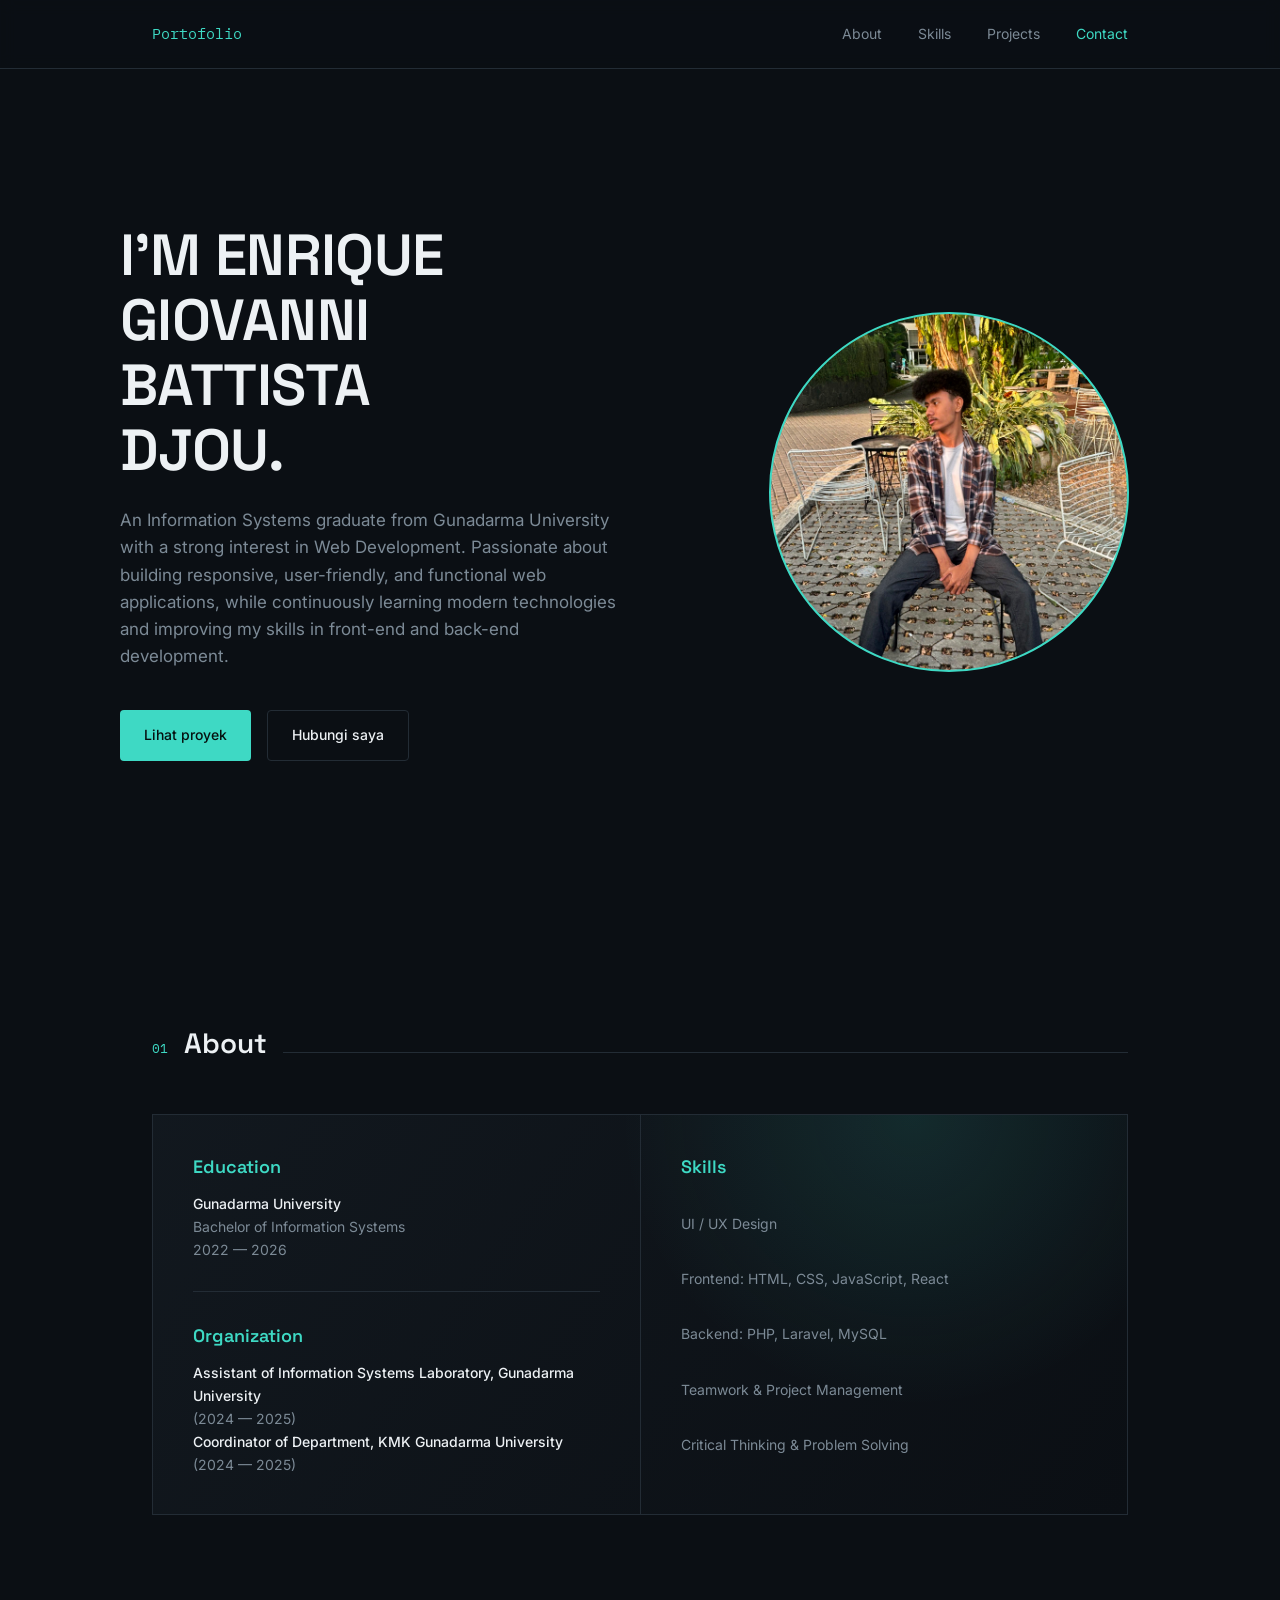
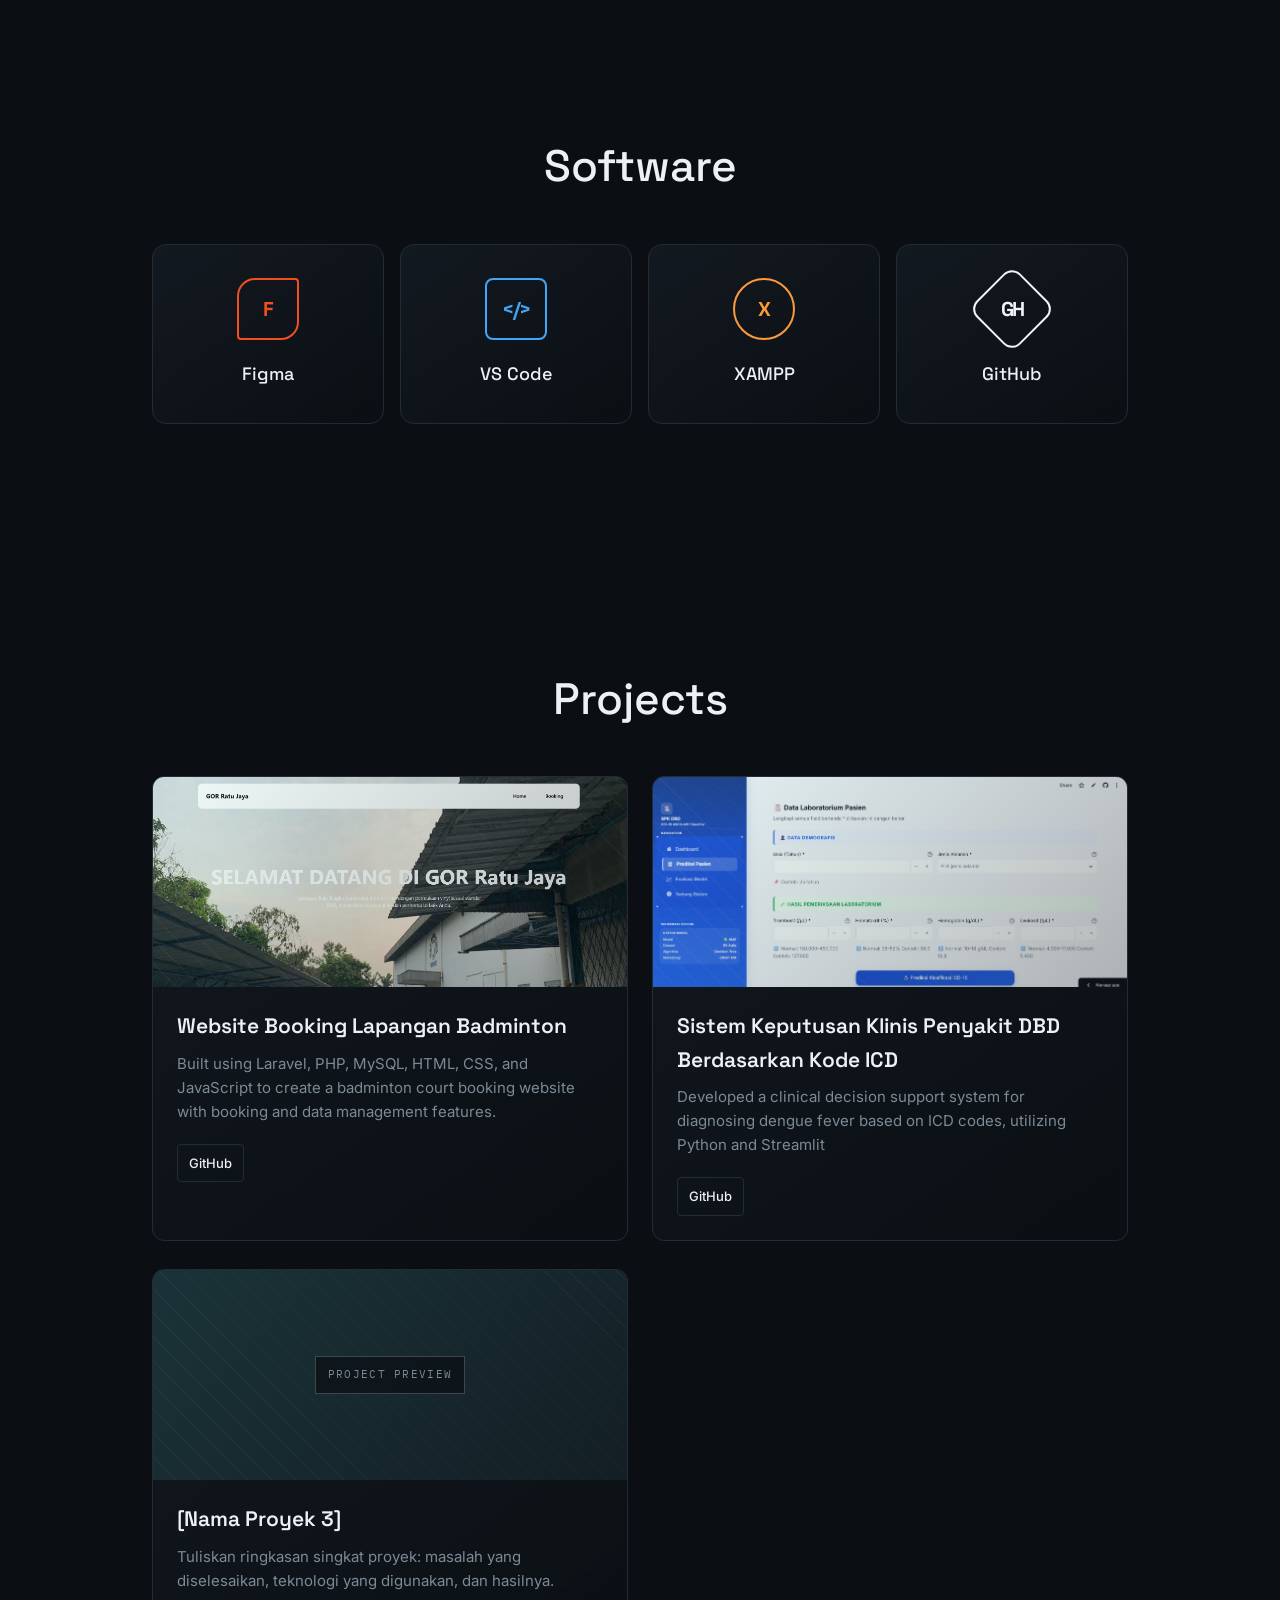
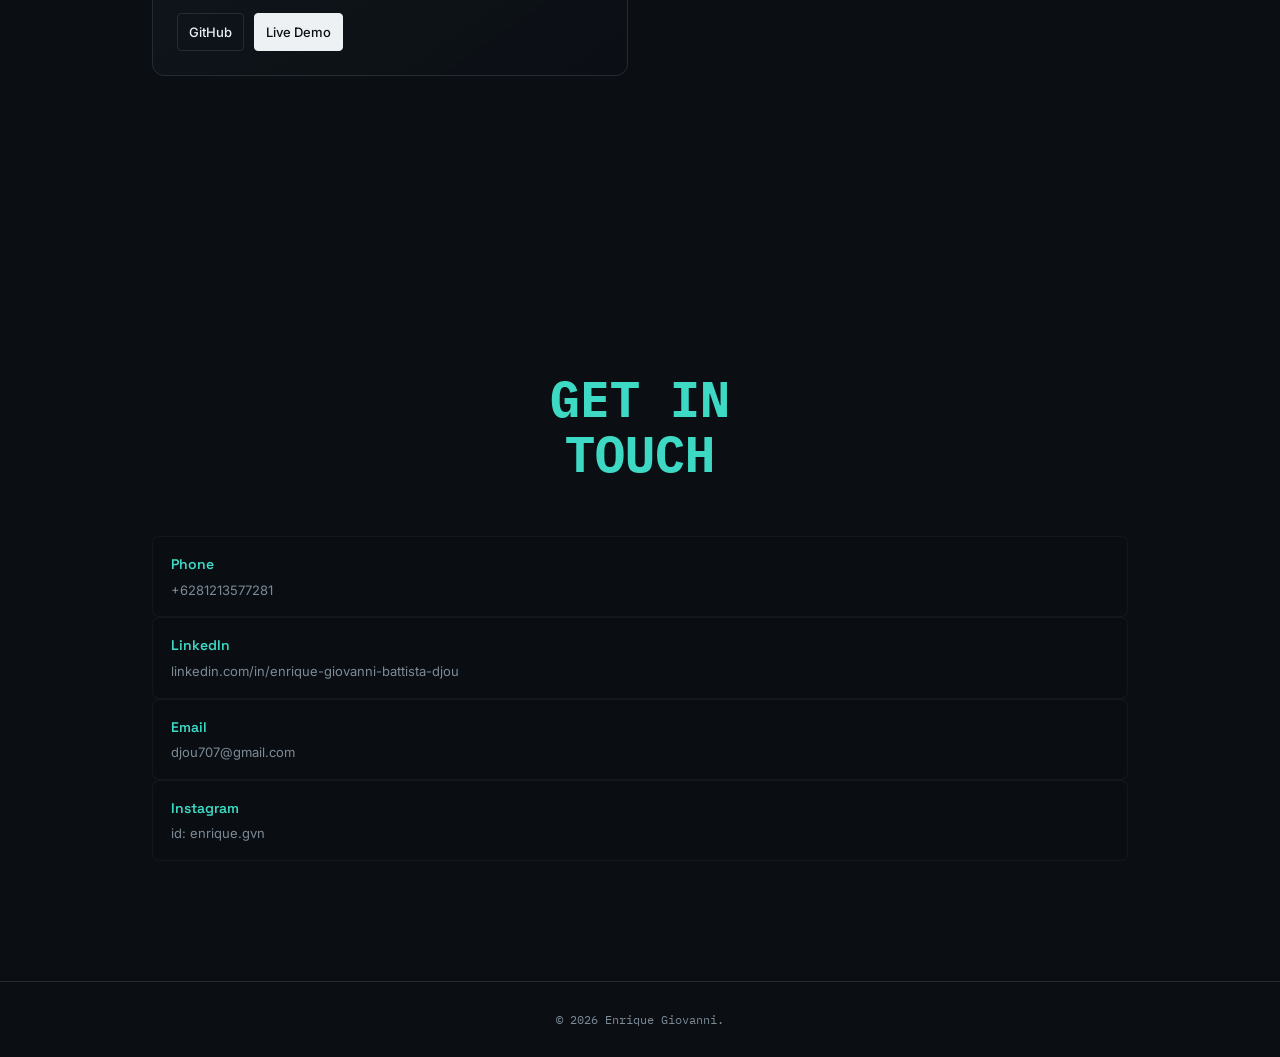
==== index.html @ 60dcc725 "Add files via upload" ====
<!DOCTYPE html>
<html lang="id">
<head>
<meta charset="UTF-8">
<meta name="viewport" content="width=device-width, initial-scale=1.0">
<title>Enrique Giovanni</title>
<link rel="preconnect" href="https://fonts.googleapis.com">
<link rel="preconnect" href="https://fonts.gstatic.com" crossorigin>
<link href="https://fonts.googleapis.com/css2?family=Space+Grotesk:wght@400;500;600;700&family=Inter:wght@400;500;600&family=IBM+Plex+Mono:wght@400;500&display=swap" rel="stylesheet">
<style>
  :root {
    --bg: #0B0F14;
    --surface: #141B22;
    --border: #232C35;
    --text: #EDF1F4;
    --text-muted: #7C8A96;
    --accent: #3ED9C4;
    --accent-dim: #2A9587;
    --font-display: 'Space Grotesk', sans-serif;
    --font-body: 'Inter', sans-serif;
    --font-mono: 'IBM Plex Mono', monospace;
  }

  * { margin: 0; padding: 0; box-sizing: border-box; }

  html { scroll-behavior: smooth; }

  body {
    background: var(--bg);
    color: var(--text);
    font-family: var(--font-body);
    line-height: 1.6;
    overflow-x: hidden;
  }

  @media (prefers-reduced-motion: reduce) {
    html { scroll-behavior: auto; }
    * { animation-duration: 0.01ms !important; transition-duration: 0.01ms !important; }
  }

  a { color: inherit; text-decoration: none; }

  :focus-visible {
    outline: 2px solid var(--accent);
    outline-offset: 3px;
  }

  .wrap {
    max-width: 1040px;
    margin: 0 auto;
    padding: 0 32px;
  }

  section { padding: 120px 0; }

  /* ---------- NAV ---------- */
  nav {
    position: sticky;
    top: 0;
    z-index: 50;
    background: rgba(11, 15, 20, 0.85);
    backdrop-filter: blur(8px);
    border-bottom: 1px solid var(--border);
  }
  nav .wrap {
    display: flex;
    justify-content: space-between;
    align-items: center;
    height: 68px;
  }
  .nav-mark {
    font-family: var(--font-mono);
    font-size: 15px;
    color: var(--accent);
  }
  .nav-links {
    display: flex;
    gap: 36px;
    font-size: 14px;
    color: var(--text-muted);
  }
  .nav-links a { transition: color 0.15s ease; }
  .nav-links a:hover { color: var(--text); }

  /* ---------- HERO ---------- */
  .hero {
    position: relative;
    min-height: calc(100vh - 68px);
    padding: 92px 0 78px;
    display: grid;
    grid-template-columns: minmax(0, 1fr) minmax(320px, 0.82fr);
    gap: clamp(40px, 8vw, 110px);
    align-items: center;
  }
  .hero-eyebrow {
    font-family: var(--font-mono);
    font-size: 13px;
    color: var(--accent);
    margin-bottom: 20px;
  }
  .hero h1 {
    font-family: var(--font-display);
    font-size: clamp(36px, 5.5vw, 58px);
    font-weight: 600;
    line-height: 1.12;
    letter-spacing: -0.01em;
    max-width: 10ch;
  }
  .hero p {
    margin-top: 24px;
    font-size: 17px;
    color: var(--text-muted);
    max-width: 46ch;
  }
  .hero-cta {
    margin-top: 40px;
    display: flex;
    gap: 16px;
  }
  .btn {
    display: inline-flex;
    align-items: center;
    gap: 8px;
    padding: 13px 24px;
    font-size: 14px;
    font-weight: 500;
    border-radius: 4px;
    transition: transform 0.15s ease, background 0.15s ease;
  }
  .btn-primary {
    background: var(--accent);
    color: #06110F;
  }
  .btn-primary:hover { background: #57e3d1; transform: translateY(-1px); }
  .btn-secondary {
    border: 1px solid var(--border);
    color: var(--text);
  }
  .btn-secondary:hover { border-color: var(--accent); transform: translateY(-1px); }

  .hero-visual {
    position: relative;
    display: grid;
    place-items: center;
    min-height: 470px;
  }
  .hero-visual::before {
    content: none;
  }
  .portrait {
    position: relative;
    z-index: 1;
    width: min(100%, 360px);
    aspect-ratio: 1;
    overflow: hidden;
    border-radius: 50%;
    border: 2px solid var(--accent);
    background-color: #17252c;
    background-image: url('foto-profil.jpg');
    background-position: center top;
    background-size: cover;
  }

  /* ---------- SECTION HEADS ---------- */
  .section-head {
    display: flex;
    align-items: baseline;
    gap: 16px;
    margin-bottom: 48px;
  }
  .section-num {
    font-family: var(--font-mono);
    font-size: 13px;
    color: var(--accent);
  }
  .section-head h2 {
    font-family: var(--font-display);
    font-size: 28px;
    font-weight: 600;
  }
  .section-head .rule {
    flex: 1;
    height: 1px;
    background: var(--border);
  }

  /* ---------- ABOUT ---------- */
  .about-grid {
    display: grid;
    grid-template-columns: repeat(2, minmax(0, 1fr));
    gap: 0;
    border: 1px solid var(--border);
    background:
      radial-gradient(circle at 78% 0%, rgba(62, 217, 196, 0.12), transparent 34%),
      linear-gradient(125deg, rgba(20, 27, 34, 0.75), var(--bg));
  }
  .about-column {
    padding: 38px 40px;
  }
  .about-column + .about-column { border-left: 1px solid var(--border); }
  .about-block + .about-block {
    margin-top: 30px;
    padding-top: 30px;
    border-top: 1px solid var(--border);
  }
  .about-block h3 {
    font-family: var(--font-display);
    font-size: 18px;
    font-weight: 600;
    color: var(--accent);
    margin-bottom: 10px;
  }
  .about-block p {
    font-size: 14px;
    line-height: 1.65;
    color: var(--text-muted);
  }
  .about-block p strong {
    display: block;
    color: var(--text);
    font-weight: 500;
  }
  .about-block p span { display: block; }
  .about-column--skills .about-block {
    height: 100%;
    display: flex;
    flex-direction: column;
  }
  .about-column--skills .about-block p {
    flex: 1;
    display: flex;
    flex-direction: column;
    justify-content: space-evenly;
    gap: 12px;
  }
  .software-list {
    display: flex;
    flex-wrap: wrap;
    gap: 10px;
  }
  .software-list span {
    display: grid;
    place-items: center;
    min-width: 42px;
    height: 38px;
    padding: 0 10px;
    border: 1px solid var(--border);
    border-radius: 4px;
    font-family: var(--font-mono);
    font-size: 12px;
    color: var(--text);
  }

  /* ---------- SKILLS ---------- */
  .skills-section { padding-top: 96px; }
  .skills-section .section-head {
    justify-content: center;
    margin-bottom: 42px;
  }
  .skills-section .section-num,
  .skills-section .rule { display: none; }
  .skills-section .section-head h2 {
    font-size: clamp(32px, 4vw, 44px);
    font-weight: 500;
  }
  .skills-grid {
    display: grid;
    grid-template-columns: repeat(4, minmax(0, 1fr));
    gap: 16px;
  }
  .skill-card {
    min-height: 180px;
    display: flex;
    flex-direction: column;
    align-items: center;
    justify-content: center;
    gap: 20px;
    padding: 24px;
    background: linear-gradient(145deg, rgba(20, 27, 34, 0.86), rgba(11, 15, 20, 0.9));
    border: 1px solid var(--border);
    border-radius: 14px;
    transition: transform 0.2s ease, border-color 0.2s ease, background 0.2s ease;
  }
  .skill-card:hover {
    transform: translateY(-5px);
    border-color: var(--accent-dim);
    background: linear-gradient(145deg, rgba(27, 47, 51, 0.9), rgba(11, 15, 20, 0.95));
  }
  .skill-icon {
    display: grid;
    place-items: center;
    width: 62px;
    height: 62px;
    border: 2px solid currentColor;
    border-radius: 16px;
    font-family: var(--font-display);
    font-size: 20px;
    font-weight: 700;
    letter-spacing: -0.08em;
  }
  .skill-card:nth-child(1) .skill-icon { color: #f24e1e; border-radius: 18px 4px 18px 4px; }
  .skill-card:nth-child(2) .skill-icon { color: #42a5f5; border-radius: 8px; }
  .skill-card:nth-child(3) .skill-icon { color: #fb9b3a; border-radius: 50%; }
  .skill-card:nth-child(4) .skill-icon { color: #f0f4f7; transform: rotate(45deg); border-radius: 12px; }
  .skill-card:nth-child(4) .skill-icon span { transform: rotate(-45deg); }
  .skill-card h3 {
    font-family: var(--font-display);
    font-size: 18px;
    font-weight: 500;
  }

  /* ---------- PROJECTS ---------- */
  .projects-section .section-head {
    justify-content: center;
    margin-bottom: 42px;
  }
  .projects-section .section-num,
  .projects-section .rule { display: none; }
  .projects-section .section-head h2 {
    font-size: clamp(32px, 4vw, 44px);
    font-weight: 500;
  }
  .project-grid {
    display: grid;
    grid-template-columns: repeat(2, minmax(0, 1fr));
    gap: 28px 24px;
  }
  .project-card {
    overflow: hidden;
    border: 1px solid var(--border);
    border-radius: 12px;
    background: linear-gradient(145deg, rgba(20, 27, 34, 0.8), rgba(11, 15, 20, 0.92));
    transition: transform 0.2s ease, border-color 0.2s ease;
  }
  .project-card:hover {
    transform: translateY(-5px);
    border-color: var(--accent-dim);
  }
  .project-card.is-tilting {
    transition: transform 0.12s ease, border-color 0.2s ease;
    transform: perspective(800px) rotateX(var(--tilt-x, 0deg)) rotateY(var(--tilt-y, 0deg)) translateY(-5px);
  }
  .project-image {
    height: 210px;
    display: grid;
    place-items: center;
    position: relative;
    overflow: hidden;
    background-color: #17252c;
    background-image:
      linear-gradient(135deg, rgba(62, 217, 196, 0.08), rgba(11, 15, 20, 0.3)),
      repeating-linear-gradient(45deg, transparent 0 16px, rgba(237, 241, 244, 0.04) 16px 17px),
      var(--project-image, none);
    background-size: cover;
    background-position: center;
  }
  .project-image::after {
    content: 'PROJECT PREVIEW';
    font-family: var(--font-mono);
    font-size: 11px;
    letter-spacing: 0.12em;
    color: var(--text-muted);
    padding: 9px 12px;
    border: 1px solid rgba(237, 241, 244, 0.22);
    background: rgba(11, 15, 20, 0.75);
  }
  .project-card:has(.project-image[style*="url"]) .project-image::after { display: none; }
  .project-content { padding: 22px 24px 24px; }
  .project-title {
    font-family: var(--font-display);
    font-size: 21px;
    font-weight: 600;
    margin-bottom: 9px;
  }
  .project-desc {
    font-size: 15px;
    color: var(--text-muted);
    margin-bottom: 20px;
  }
  .project-actions { display: flex; gap: 10px; }
  .project-action {
    padding: 8px 11px;
    border: 1px solid var(--border);
    border-radius: 4px;
    font-size: 13px;
    font-weight: 500;
    transition: border-color 0.15s ease, color 0.15s ease;
  }
  .project-action:hover { border-color: var(--accent); color: var(--accent); }
  .project-action--demo { background: var(--text); color: var(--bg); border-color: var(--text); }
  .project-action--demo:hover { color: var(--bg); background: var(--accent); border-color: var(--accent); }
  }

  /* ---------- CONTACT ---------- */
  .contact-inner {
    display: grid;
    grid-template-columns: 1.1fr repeat(2, minmax(0, 1fr));
    grid-template-areas:
      "intro phone phone"
      "intro linkedin linkedin"
      "intro email line";
    gap: 10px;
    padding: 14px;
    border: 1px solid var(--border);
    border-radius: 14px;
    background:
      radial-gradient(circle at 5% 0%, rgba(62, 217, 196, 0.18), transparent 44%),
      linear-gradient(135deg, #111c24, var(--surface));
  }
  .contact-intro {
    grid-area: intro;
    min-height: 220px;
    padding: 28px;
    display: flex;
    align-items: center;
    justify-content: center;
    text-align: center;
  }
  .contact-intro h2 {
    font-family: var(--font-mono);
    font-size: clamp(32px, 4vw, 50px);
    line-height: 1.1;
    color: var(--accent);
  }
  .contact-item {
    min-height: 78px;
    padding: 16px 18px;
    display: flex;
    flex-direction: column;
    justify-content: center;
    border-radius: 7px;
    background: rgba(11, 15, 20, 0.78);
    border: 1px solid rgba(255, 255, 255, 0.04);
    transition: transform 0.15s ease, border-color 0.15s ease;
  }
  .contact-item:hover {
    transform: translateY(-2px);
    border-color: var(--accent-dim);
  }
  .contact-item--phone { grid-area: phone; }
  .contact-item--linkedin { grid-area: linkedin; }
  .contact-item--email { grid-area: email; }
  .contact-item--line { grid-area: line; }
  .contact-item-label {
    margin-bottom: 4px;
    font-family: var(--font-display);
    font-size: 14px;
    font-weight: 600;
    color: var(--accent);
  }
  .contact-item-value {
    width: fit-content;
    max-width: 100%;
    overflow-wrap: anywhere;
    font-size: 13px;
    color: var(--text-muted);
  }
  .contact-item-value:hover { color: var(--text); }

  footer {
    border-top: 1px solid var(--border);
    padding: 28px 0;
    font-family: var(--font-mono);
    font-size: 12px;
    color: var(--text-muted);
    text-align: center;
  }

  /* ---------- JAVASCRIPT ENHANCEMENTS ---------- */
  .js-reveal {
    opacity: 0;
    transform: translateY(24px);
    transition: opacity 0.65s ease, transform 0.65s ease;
  }
  .js-reveal.is-visible {
    opacity: 1;
    transform: translateY(0);
  }
  .nav-links a.is-active { color: var(--accent); }

  /* ---------- RESPONSIVE ---------- */
  @media (max-width: 780px) {
    section { padding: 80px 0; }
    .hero { grid-template-columns: 1fr; min-height: auto; padding-top: 72px; }
    .hero-visual { min-height: 350px; order: -1; }
    .portrait { width: min(78vw, 300px); }
    .about-grid { grid-template-columns: 1fr; }
    .about-column { padding: 30px 24px; }
    .about-column + .about-column { border-top: 1px solid var(--border); border-left: 0; }
    .skills-grid { grid-template-columns: repeat(2, 1fr); }
    .skill-card { min-height: 155px; }
    .project-grid { grid-template-columns: 1fr; }
    .project-image { height: 190px; }
    .contact-inner {
      grid-template-columns: 1fr;
      grid-template-areas: "intro" "phone" "linkedin" "email" "line";
    }
    .contact-intro { min-height: auto; padding: 22px; }
    .nav-links { gap: 20px; font-size: 13px; }
  }
</style>
</head>
<body>

<nav>
  <div class="wrap">
    <span class="nav-mark">Portofolio</span>
    <div class="nav-links">
      <a href="#about">About</a>
      <a href="#skills">Skills</a>
      <a href="#projects">Projects</a>
      <a href="#contact">Contact</a>
    </div>
  </div>
</nav>

<header class="hero wrap">
  <div>
    <h1>I'M ENRIQUE GIOVANNI BATTISTA DJOU.</h1>
    <p>An Information Systems graduate from Gunadarma University with a strong interest in Web Development. Passionate about building responsive, user-friendly, and functional web applications, while continuously learning modern technologies and improving my skills in front-end and back-end development.</p>
    <div class="hero-cta">
      <a href="#projects" class="btn btn-primary">Lihat proyek</a>
      <a href="#contact" class="btn btn-secondary">Hubungi saya</a>
    </div>
  </div>
  <div class="hero-visual">
    <div class="portrait" role="img" aria-label="Foto profil Gio"></div>
  </div>
</header>

<main class="wrap">

  <section id="about">
    <div class="section-head">
      <span class="section-num">01</span>
      <h2>About</h2>
      <div class="rule"></div>
    </div>
    <div class="about-grid">
      <div class="about-column">
        <article class="about-block">
          <h3>Education</h3>
          <p>
            <strong>Gunadarma University</strong>
            <span>Bachelor of Information Systems</span>
            <span>2022 — 2026</span>
          </p>
        </article>
        <article class="about-block">
          <h3>Organization</h3>
          <p>
            <strong>Assistant of Information Systems Laboratory, Gunadarma University</strong>
            <span>(2024 — 2025)</span>
            <strong>Coordinator of Department, KMK Gunadarma University</strong>
            <span>(2024 — 2025)</span>
          </p>
        </article>
      </div>
      <div class="about-column about-column--skills">
        <article class="about-block">
          <h3>Skills</h3>
          <p>
            <span>UI / UX Design</span>
            <span>Frontend: HTML, CSS, JavaScript, React</span>
            <span>Backend: PHP, Laravel, MySQL</span>
            <span>Teamwork &amp; Project Management</span>
            <span>Critical Thinking &amp; Problem Solving</span>
          </p>
        </article>
      </div>
    </div>
  </section>

  <section id="skills" class="skills-section">
    <div class="section-head">
      <span class="section-num">02</span>
      <h2>Software</h2>
      <div class="rule"></div>
    </div>

    <div class="skills-grid">
      <article class="skill-card">
        <div class="skill-icon">F</div>
        <h3>Figma</h3>
      </article>
      <article class="skill-card">
        <div class="skill-icon">&lt;/&gt;</div>
        <h3>VS Code</h3>
      </article>
      <article class="skill-card">
        <div class="skill-icon">X</div>
        <h3>XAMPP</h3>
      </article>
      <article class="skill-card">
        <div class="skill-icon"><span>GH</span></div>
        <h3>GitHub</h3>
      </article>
    </div>
  </section>

  <section id="projects" class="projects-section">
    <div class="section-head">
      <span class="section-num">03</span>
      <h2>Projects</h2>
      <div class="rule"></div>
    </div>

    <div class="project-grid">
      <!-- Tambahkan gambar dengan: style="--project-image: url('nama-gambar.jpg');" pada .project-image -->
      <article class="project-card">
        <div class="project-image" style="--project-image: url('proyek-1.jpg');"></div>
        <div class="project-content">
          <h3 class="project-title">Website Booking Lapangan Badminton</h3>
          <p class="project-desc">Built using Laravel, PHP, MySQL, HTML, CSS, and JavaScript to create a badminton court booking website with booking and data management features.</p>
          <div class="project-actions">
            <a href="https://github.com/enriquegiovanni/booking_ratujaya.git" class="project-action">GitHub</a>
          </div>
        </div>
      </article>
      <article class="project-card">
        <div class="project-image" style="--project-image: url('proyek-2.jpg');"></div>
        <div class="project-content">
          <h3 class="project-title">Sistem Keputusan Klinis Penyakit DBD Berdasarkan Kode ICD</h3>
          <p class="project-desc">Developed a clinical decision support system for diagnosing dengue fever based on ICD codes, utilizing Python and Streamlit</p>
          <div class="project-actions">
            <a href="https://github.com/enriquegiovanni/PROJECT-SKRIPSI-SPK-ICD.git" class="project-action">GitHub</a>
          </div>
        </div>
      </article>
      <article class="project-card">
        <div class="project-image" aria-label="Tempat screenshot proyek ketiga"></div>
        <div class="project-content">
          <h3 class="project-title">[Nama Proyek 3]</h3>
          <p class="project-desc">Tuliskan ringkasan singkat proyek: masalah yang diselesaikan, teknologi yang digunakan, dan hasilnya.</p>
          <div class="project-actions">
            <a href="#" class="project-action">GitHub</a>
            <a href="#" class="project-action project-action--demo">Live Demo</a>
          </div>
        </div>
      </article>
    </div>
  </section>

  <section id="contact">
    <div class="contact-inner">
      <div class="contact-intro">
        <h2>GET IN<br>TOUCH</h2>
      </div>
      <div class="contact-item contact-item--phone">
        <span class="contact-item-label">Phone</span>
        <a class="contact-item-value" href="tel:+6281213577281">+6281213577281</a>
      </div>
      <div class="contact-item contact-item--linkedin">
        <span class="contact-item-label">LinkedIn</span>
        <a class="contact-item-value" href="https://linkedin.com/in/enrique-giovanni-battista-djou" target="_blank" rel="noopener">linkedin.com/in/enrique-giovanni-battista-djou</a>
      </div>
      <div class="contact-item contact-item--email">
        <span class="contact-item-label">Email</span>
        <a class="contact-item-value" href="mailto:email@kamu.com">djou707@gmail.com</a>
      </div>
      <div class="contact-item contact-item--instagram">
        <span class="contact-item-label">Instagram</span>
        <span class="contact-item-value">id: enrique.gvn</span>
      </div>
    </div>
  </section>

</main>

<footer>
  © 2026 Enrique Giovanni.
</footer>

<script src="app.js" defer></script>
</body>
</html>
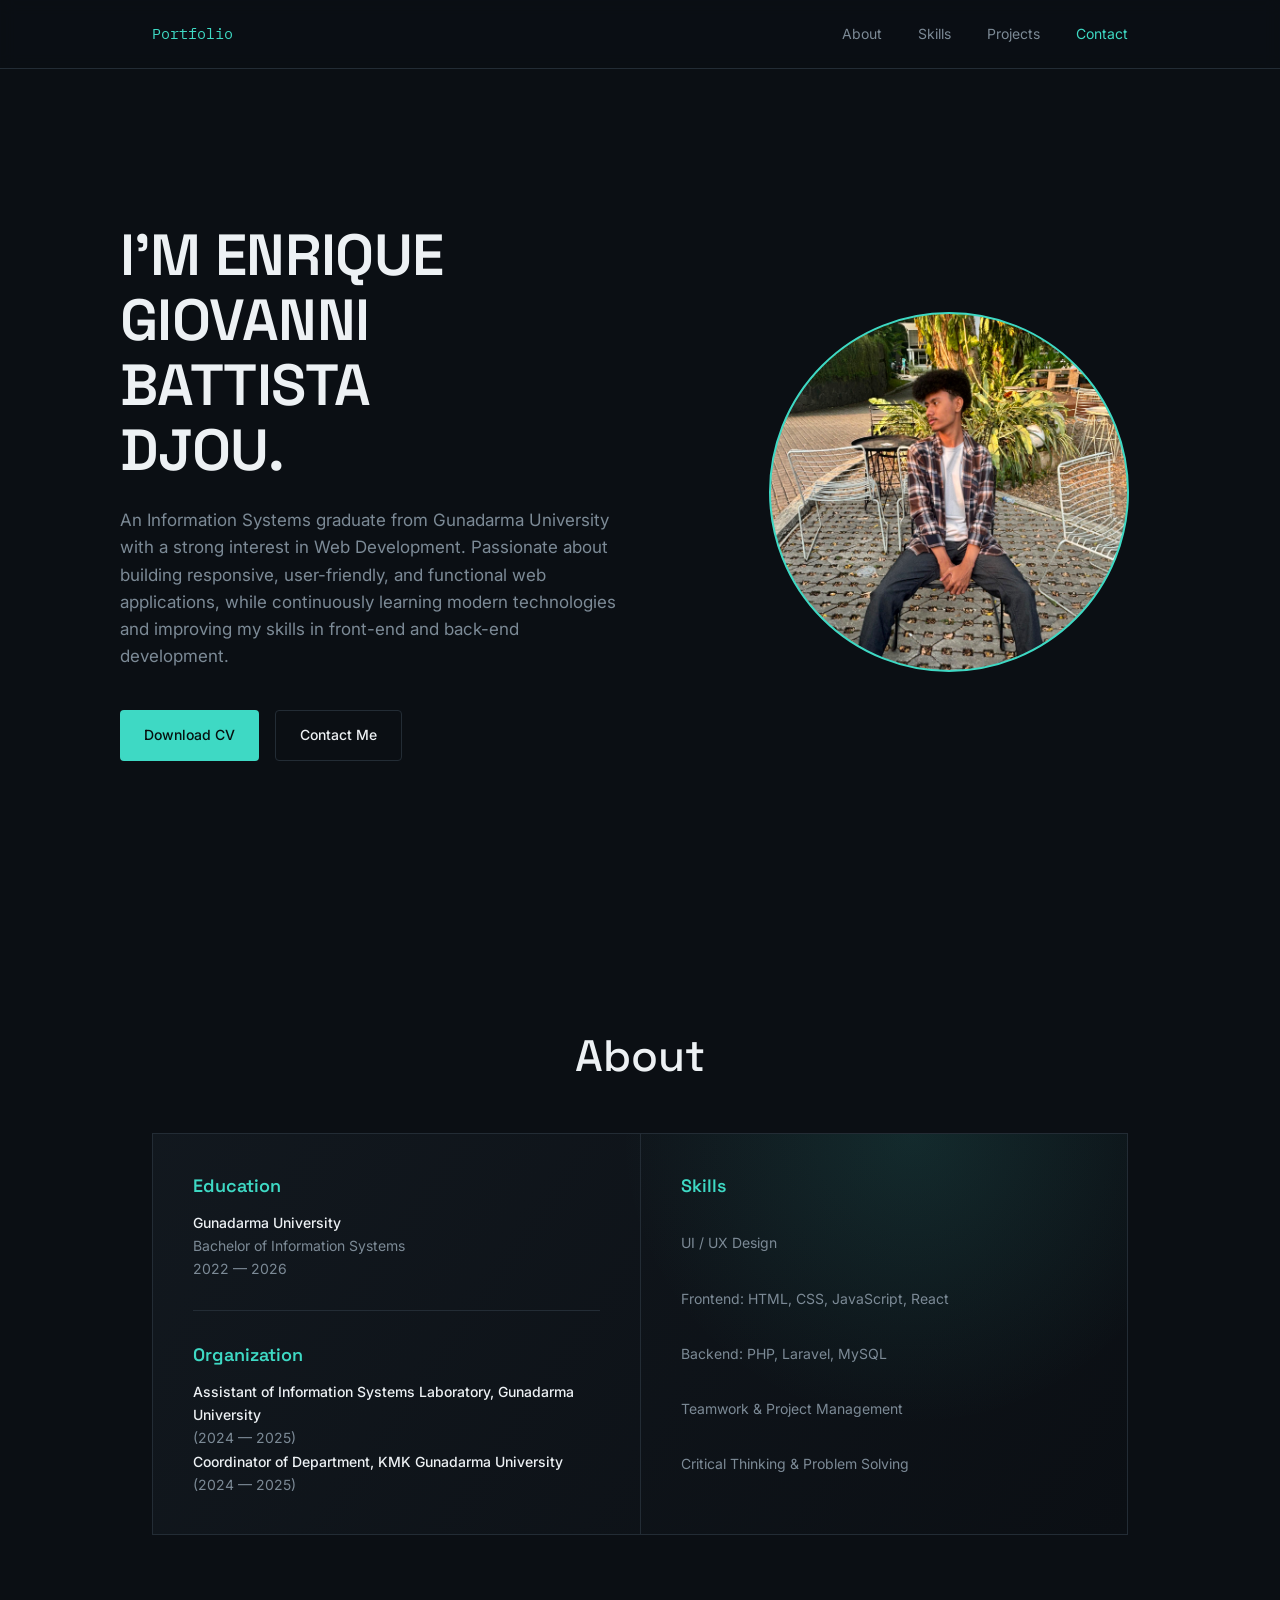
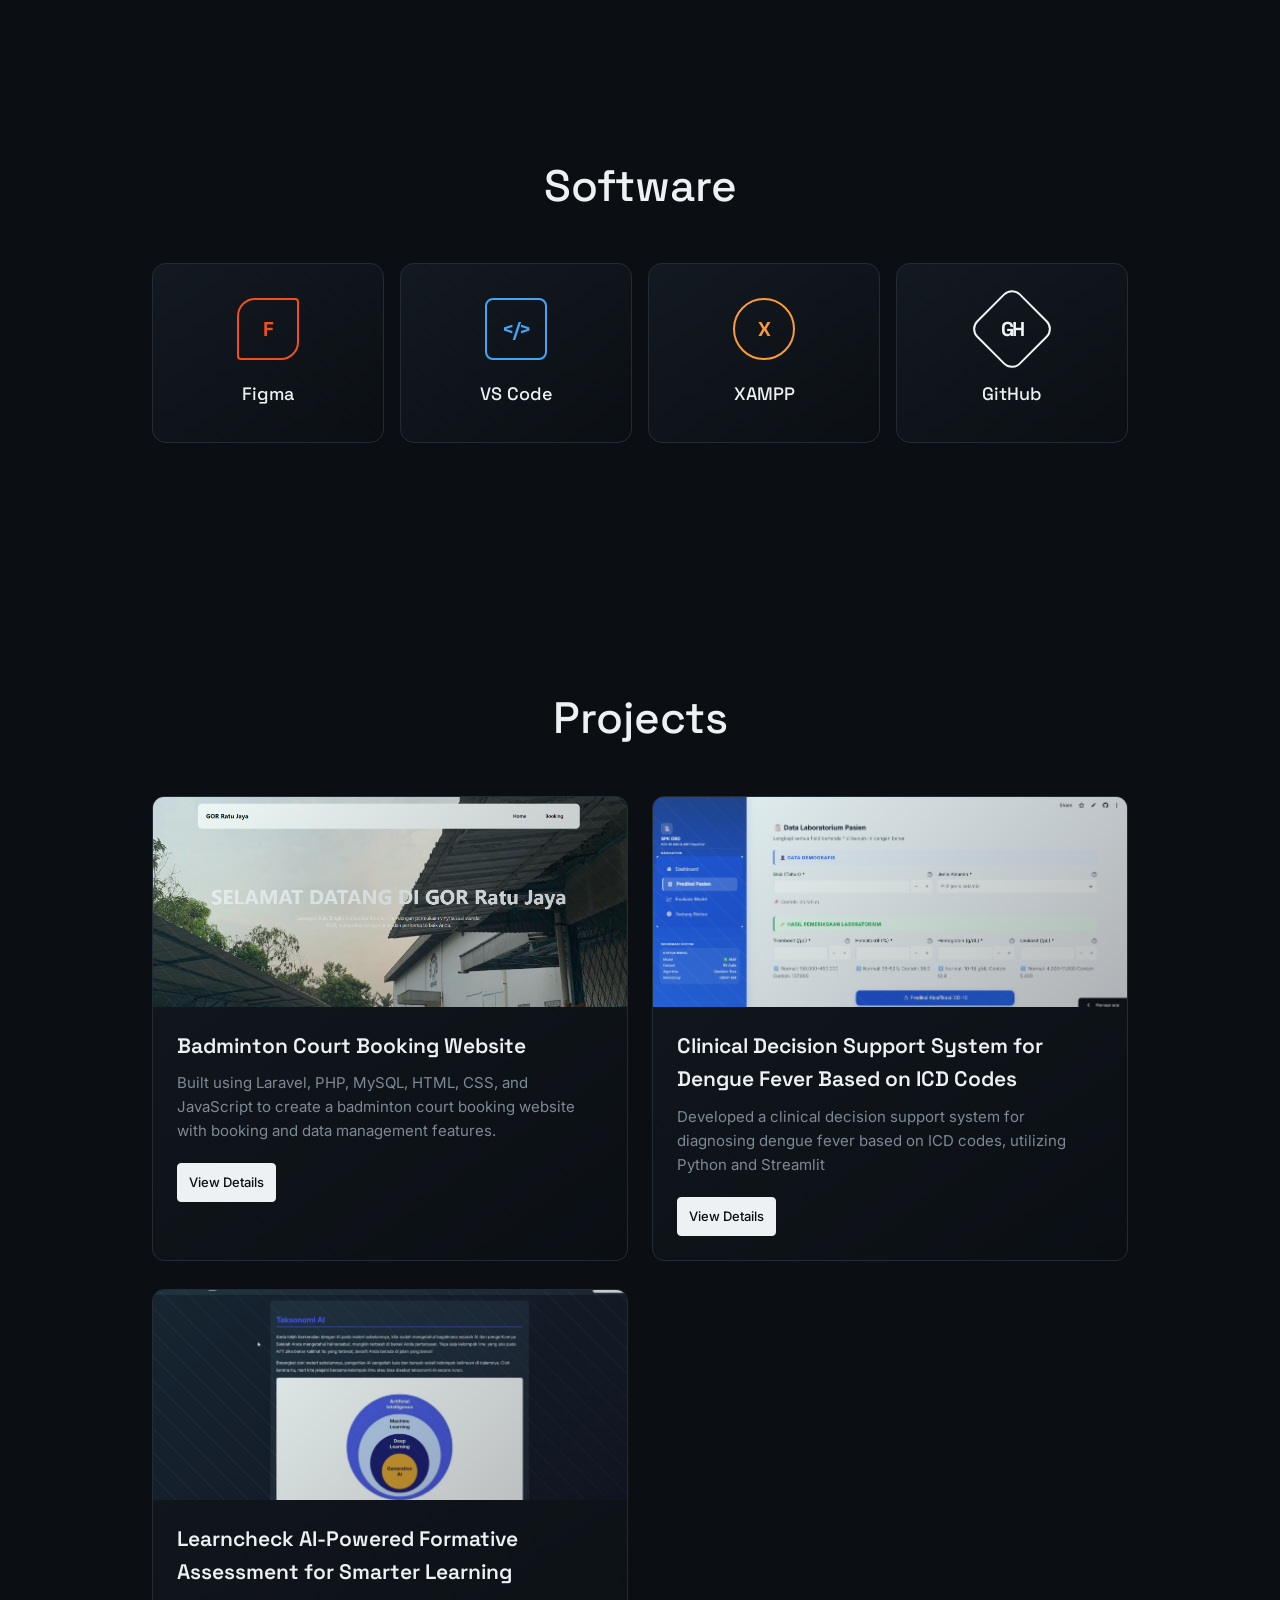
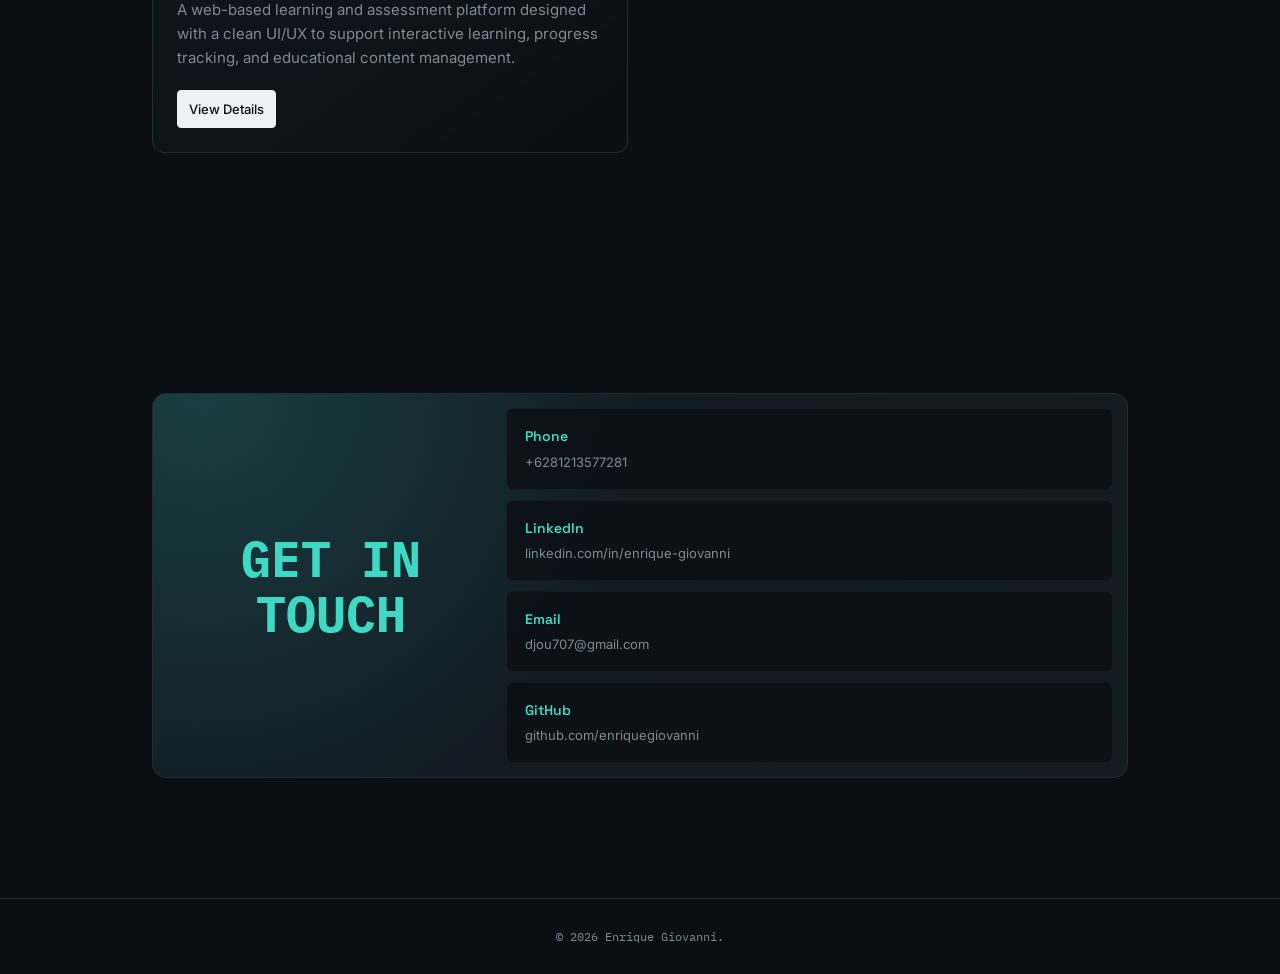
==== commit a16e3471: "Initial commit" ====
--- a/index.html
+++ b/index.html
@@ -1,676 +1,1191 @@
 <!DOCTYPE html>
 <html lang="id">
+
 <head>
-<meta charset="UTF-8">
-<meta name="viewport" content="width=device-width, initial-scale=1.0">
-<title>Enrique Giovanni</title>
-<link rel="preconnect" href="https://fonts.googleapis.com">
-<link rel="preconnect" href="https://fonts.gstatic.com" crossorigin>
-<link href="https://fonts.googleapis.com/css2?family=Space+Grotesk:wght@400;500;600;700&family=Inter:wght@400;500;600&family=IBM+Plex+Mono:wght@400;500&display=swap" rel="stylesheet">
-<style>
-  :root {
-    --bg: #0B0F14;
-    --surface: #141B22;
-    --border: #232C35;
-    --text: #EDF1F4;
-    --text-muted: #7C8A96;
-    --accent: #3ED9C4;
-    --accent-dim: #2A9587;
-    --font-display: 'Space Grotesk', sans-serif;
-    --font-body: 'Inter', sans-serif;
-    --font-mono: 'IBM Plex Mono', monospace;
-  }
-
-  * { margin: 0; padding: 0; box-sizing: border-box; }
-
-  html { scroll-behavior: smooth; }
-
-  body {
-    background: var(--bg);
-    color: var(--text);
-    font-family: var(--font-body);
-    line-height: 1.6;
-    overflow-x: hidden;
-  }
-
-  @media (prefers-reduced-motion: reduce) {
-    html { scroll-behavior: auto; }
-    * { animation-duration: 0.01ms !important; transition-duration: 0.01ms !important; }
-  }
-
-  a { color: inherit; text-decoration: none; }
-
-  :focus-visible {
-    outline: 2px solid var(--accent);
-    outline-offset: 3px;
-  }
-
-  .wrap {
-    max-width: 1040px;
-    margin: 0 auto;
-    padding: 0 32px;
-  }
-
-  section { padding: 120px 0; }
-
-  /* ---------- NAV ---------- */
-  nav {
-    position: sticky;
-    top: 0;
-    z-index: 50;
-    background: rgba(11, 15, 20, 0.85);
-    backdrop-filter: blur(8px);
-    border-bottom: 1px solid var(--border);
-  }
-  nav .wrap {
-    display: flex;
-    justify-content: space-between;
-    align-items: center;
-    height: 68px;
-  }
-  .nav-mark {
-    font-family: var(--font-mono);
-    font-size: 15px;
-    color: var(--accent);
-  }
-  .nav-links {
-    display: flex;
-    gap: 36px;
-    font-size: 14px;
-    color: var(--text-muted);
-  }
-  .nav-links a { transition: color 0.15s ease; }
-  .nav-links a:hover { color: var(--text); }
-
-  /* ---------- HERO ---------- */
-  .hero {
-    position: relative;
-    min-height: calc(100vh - 68px);
-    padding: 92px 0 78px;
-    display: grid;
-    grid-template-columns: minmax(0, 1fr) minmax(320px, 0.82fr);
-    gap: clamp(40px, 8vw, 110px);
-    align-items: center;
-  }
-  .hero-eyebrow {
-    font-family: var(--font-mono);
-    font-size: 13px;
-    color: var(--accent);
-    margin-bottom: 20px;
-  }
-  .hero h1 {
-    font-family: var(--font-display);
-    font-size: clamp(36px, 5.5vw, 58px);
-    font-weight: 600;
-    line-height: 1.12;
-    letter-spacing: -0.01em;
-    max-width: 10ch;
-  }
-  .hero p {
-    margin-top: 24px;
-    font-size: 17px;
-    color: var(--text-muted);
-    max-width: 46ch;
-  }
-  .hero-cta {
-    margin-top: 40px;
-    display: flex;
-    gap: 16px;
-  }
-  .btn {
-    display: inline-flex;
-    align-items: center;
-    gap: 8px;
-    padding: 13px 24px;
-    font-size: 14px;
-    font-weight: 500;
-    border-radius: 4px;
-    transition: transform 0.15s ease, background 0.15s ease;
-  }
-  .btn-primary {
-    background: var(--accent);
-    color: #06110F;
-  }
-  .btn-primary:hover { background: #57e3d1; transform: translateY(-1px); }
-  .btn-secondary {
-    border: 1px solid var(--border);
-    color: var(--text);
-  }
-  .btn-secondary:hover { border-color: var(--accent); transform: translateY(-1px); }
-
-  .hero-visual {
-    position: relative;
-    display: grid;
-    place-items: center;
-    min-height: 470px;
-  }
-  .hero-visual::before {
-    content: none;
-  }
-  .portrait {
-    position: relative;
-    z-index: 1;
-    width: min(100%, 360px);
-    aspect-ratio: 1;
-    overflow: hidden;
-    border-radius: 50%;
-    border: 2px solid var(--accent);
-    background-color: #17252c;
-    background-image: url('foto-profil.jpg');
-    background-position: center top;
-    background-size: cover;
-  }
-
-  /* ---------- SECTION HEADS ---------- */
-  .section-head {
-    display: flex;
-    align-items: baseline;
-    gap: 16px;
-    margin-bottom: 48px;
-  }
-  .section-num {
-    font-family: var(--font-mono);
-    font-size: 13px;
-    color: var(--accent);
-  }
-  .section-head h2 {
-    font-family: var(--font-display);
-    font-size: 28px;
-    font-weight: 600;
-  }
-  .section-head .rule {
-    flex: 1;
-    height: 1px;
-    background: var(--border);
-  }
-
-  /* ---------- ABOUT ---------- */
-  .about-grid {
-    display: grid;
-    grid-template-columns: repeat(2, minmax(0, 1fr));
-    gap: 0;
-    border: 1px solid var(--border);
-    background:
-      radial-gradient(circle at 78% 0%, rgba(62, 217, 196, 0.12), transparent 34%),
-      linear-gradient(125deg, rgba(20, 27, 34, 0.75), var(--bg));
-  }
-  .about-column {
-    padding: 38px 40px;
-  }
-  .about-column + .about-column { border-left: 1px solid var(--border); }
-  .about-block + .about-block {
-    margin-top: 30px;
-    padding-top: 30px;
-    border-top: 1px solid var(--border);
-  }
-  .about-block h3 {
-    font-family: var(--font-display);
-    font-size: 18px;
-    font-weight: 600;
-    color: var(--accent);
-    margin-bottom: 10px;
-  }
-  .about-block p {
-    font-size: 14px;
-    line-height: 1.65;
-    color: var(--text-muted);
-  }
-  .about-block p strong {
-    display: block;
-    color: var(--text);
-    font-weight: 500;
-  }
-  .about-block p span { display: block; }
-  .about-column--skills .about-block {
-    height: 100%;
-    display: flex;
-    flex-direction: column;
-  }
-  .about-column--skills .about-block p {
-    flex: 1;
-    display: flex;
-    flex-direction: column;
-    justify-content: space-evenly;
-    gap: 12px;
-  }
-  .software-list {
-    display: flex;
-    flex-wrap: wrap;
-    gap: 10px;
-  }
-  .software-list span {
-    display: grid;
-    place-items: center;
-    min-width: 42px;
-    height: 38px;
-    padding: 0 10px;
-    border: 1px solid var(--border);
-    border-radius: 4px;
-    font-family: var(--font-mono);
-    font-size: 12px;
-    color: var(--text);
-  }
-
-  /* ---------- SKILLS ---------- */
-  .skills-section { padding-top: 96px; }
-  .skills-section .section-head {
-    justify-content: center;
-    margin-bottom: 42px;
-  }
-  .skills-section .section-num,
-  .skills-section .rule { display: none; }
-  .skills-section .section-head h2 {
-    font-size: clamp(32px, 4vw, 44px);
-    font-weight: 500;
-  }
-  .skills-grid {
-    display: grid;
-    grid-template-columns: repeat(4, minmax(0, 1fr));
-    gap: 16px;
-  }
-  .skill-card {
-    min-height: 180px;
-    display: flex;
-    flex-direction: column;
-    align-items: center;
-    justify-content: center;
-    gap: 20px;
-    padding: 24px;
-    background: linear-gradient(145deg, rgba(20, 27, 34, 0.86), rgba(11, 15, 20, 0.9));
-    border: 1px solid var(--border);
-    border-radius: 14px;
-    transition: transform 0.2s ease, border-color 0.2s ease, background 0.2s ease;
-  }
-  .skill-card:hover {
-    transform: translateY(-5px);
-    border-color: var(--accent-dim);
-    background: linear-gradient(145deg, rgba(27, 47, 51, 0.9), rgba(11, 15, 20, 0.95));
-  }
-  .skill-icon {
-    display: grid;
-    place-items: center;
-    width: 62px;
-    height: 62px;
-    border: 2px solid currentColor;
-    border-radius: 16px;
-    font-family: var(--font-display);
-    font-size: 20px;
-    font-weight: 700;
-    letter-spacing: -0.08em;
-  }
-  .skill-card:nth-child(1) .skill-icon { color: #f24e1e; border-radius: 18px 4px 18px 4px; }
-  .skill-card:nth-child(2) .skill-icon { color: #42a5f5; border-radius: 8px; }
-  .skill-card:nth-child(3) .skill-icon { color: #fb9b3a; border-radius: 50%; }
-  .skill-card:nth-child(4) .skill-icon { color: #f0f4f7; transform: rotate(45deg); border-radius: 12px; }
-  .skill-card:nth-child(4) .skill-icon span { transform: rotate(-45deg); }
-  .skill-card h3 {
-    font-family: var(--font-display);
-    font-size: 18px;
-    font-weight: 500;
-  }
-
-  /* ---------- PROJECTS ---------- */
-  .projects-section .section-head {
-    justify-content: center;
-    margin-bottom: 42px;
-  }
-  .projects-section .section-num,
-  .projects-section .rule { display: none; }
-  .projects-section .section-head h2 {
-    font-size: clamp(32px, 4vw, 44px);
-    font-weight: 500;
-  }
-  .project-grid {
-    display: grid;
-    grid-template-columns: repeat(2, minmax(0, 1fr));
-    gap: 28px 24px;
-  }
-  .project-card {
-    overflow: hidden;
-    border: 1px solid var(--border);
-    border-radius: 12px;
-    background: linear-gradient(145deg, rgba(20, 27, 34, 0.8), rgba(11, 15, 20, 0.92));
-    transition: transform 0.2s ease, border-color 0.2s ease;
-  }
-  .project-card:hover {
-    transform: translateY(-5px);
-    border-color: var(--accent-dim);
-  }
-  .project-card.is-tilting {
-    transition: transform 0.12s ease, border-color 0.2s ease;
-    transform: perspective(800px) rotateX(var(--tilt-x, 0deg)) rotateY(var(--tilt-y, 0deg)) translateY(-5px);
-  }
-  .project-image {
-    height: 210px;
-    display: grid;
-    place-items: center;
-    position: relative;
-    overflow: hidden;
-    background-color: #17252c;
-    background-image:
-      linear-gradient(135deg, rgba(62, 217, 196, 0.08), rgba(11, 15, 20, 0.3)),
-      repeating-linear-gradient(45deg, transparent 0 16px, rgba(237, 241, 244, 0.04) 16px 17px),
-      var(--project-image, none);
-    background-size: cover;
-    background-position: center;
-  }
-  .project-image::after {
-    content: 'PROJECT PREVIEW';
-    font-family: var(--font-mono);
-    font-size: 11px;
-    letter-spacing: 0.12em;
-    color: var(--text-muted);
-    padding: 9px 12px;
-    border: 1px solid rgba(237, 241, 244, 0.22);
-    background: rgba(11, 15, 20, 0.75);
-  }
-  .project-card:has(.project-image[style*="url"]) .project-image::after { display: none; }
-  .project-content { padding: 22px 24px 24px; }
-  .project-title {
-    font-family: var(--font-display);
-    font-size: 21px;
-    font-weight: 600;
-    margin-bottom: 9px;
-  }
-  .project-desc {
-    font-size: 15px;
-    color: var(--text-muted);
-    margin-bottom: 20px;
-  }
-  .project-actions { display: flex; gap: 10px; }
-  .project-action {
-    padding: 8px 11px;
-    border: 1px solid var(--border);
-    border-radius: 4px;
-    font-size: 13px;
-    font-weight: 500;
-    transition: border-color 0.15s ease, color 0.15s ease;
-  }
-  .project-action:hover { border-color: var(--accent); color: var(--accent); }
-  .project-action--demo { background: var(--text); color: var(--bg); border-color: var(--text); }
-  .project-action--demo:hover { color: var(--bg); background: var(--accent); border-color: var(--accent); }
-  }
-
-  /* ---------- CONTACT ---------- */
-  .contact-inner {
-    display: grid;
-    grid-template-columns: 1.1fr repeat(2, minmax(0, 1fr));
-    grid-template-areas:
-      "intro phone phone"
-      "intro linkedin linkedin"
-      "intro email line";
-    gap: 10px;
-    padding: 14px;
-    border: 1px solid var(--border);
-    border-radius: 14px;
-    background:
-      radial-gradient(circle at 5% 0%, rgba(62, 217, 196, 0.18), transparent 44%),
-      linear-gradient(135deg, #111c24, var(--surface));
-  }
-  .contact-intro {
-    grid-area: intro;
-    min-height: 220px;
-    padding: 28px;
-    display: flex;
-    align-items: center;
-    justify-content: center;
-    text-align: center;
-  }
-  .contact-intro h2 {
-    font-family: var(--font-mono);
-    font-size: clamp(32px, 4vw, 50px);
-    line-height: 1.1;
-    color: var(--accent);
-  }
-  .contact-item {
-    min-height: 78px;
-    padding: 16px 18px;
-    display: flex;
-    flex-direction: column;
-    justify-content: center;
-    border-radius: 7px;
-    background: rgba(11, 15, 20, 0.78);
-    border: 1px solid rgba(255, 255, 255, 0.04);
-    transition: transform 0.15s ease, border-color 0.15s ease;
-  }
-  .contact-item:hover {
-    transform: translateY(-2px);
-    border-color: var(--accent-dim);
-  }
-  .contact-item--phone { grid-area: phone; }
-  .contact-item--linkedin { grid-area: linkedin; }
-  .contact-item--email { grid-area: email; }
-  .contact-item--line { grid-area: line; }
-  .contact-item-label {
-    margin-bottom: 4px;
-    font-family: var(--font-display);
-    font-size: 14px;
-    font-weight: 600;
-    color: var(--accent);
-  }
-  .contact-item-value {
-    width: fit-content;
-    max-width: 100%;
-    overflow-wrap: anywhere;
-    font-size: 13px;
-    color: var(--text-muted);
-  }
-  .contact-item-value:hover { color: var(--text); }
-
-  footer {
-    border-top: 1px solid var(--border);
-    padding: 28px 0;
-    font-family: var(--font-mono);
-    font-size: 12px;
-    color: var(--text-muted);
-    text-align: center;
-  }
-
-  /* ---------- JAVASCRIPT ENHANCEMENTS ---------- */
-  .js-reveal {
-    opacity: 0;
-    transform: translateY(24px);
-    transition: opacity 0.65s ease, transform 0.65s ease;
-  }
-  .js-reveal.is-visible {
-    opacity: 1;
-    transform: translateY(0);
-  }
-  .nav-links a.is-active { color: var(--accent); }
-
-  /* ---------- RESPONSIVE ---------- */
-  @media (max-width: 780px) {
-    section { padding: 80px 0; }
-    .hero { grid-template-columns: 1fr; min-height: auto; padding-top: 72px; }
-    .hero-visual { min-height: 350px; order: -1; }
-    .portrait { width: min(78vw, 300px); }
-    .about-grid { grid-template-columns: 1fr; }
-    .about-column { padding: 30px 24px; }
-    .about-column + .about-column { border-top: 1px solid var(--border); border-left: 0; }
-    .skills-grid { grid-template-columns: repeat(2, 1fr); }
-    .skill-card { min-height: 155px; }
-    .project-grid { grid-template-columns: 1fr; }
-    .project-image { height: 190px; }
+  <meta charset="UTF-8">
+  <meta name="viewport" content="width=device-width, initial-scale=1.0">
+  <title>Enrique Giovanni</title>
+  <link rel="preconnect" href="https://fonts.googleapis.com">
+  <link rel="preconnect" href="https://fonts.gstatic.com" crossorigin>
+  <link
+    href="https://fonts.googleapis.com/css2?family=Space+Grotesk:wght@400;500;600;700&family=Inter:wght@400;500;600&family=IBM+Plex+Mono:wght@400;500&display=swap"
+    rel="stylesheet">
+  <style>
+    :root {
+      --bg: #0B0F14;
+      --surface: #141B22;
+      --border: #232C35;
+      --text: #EDF1F4;
+      --text-muted: #7C8A96;
+      --accent: #3ED9C4;
+      --accent-dim: #2A9587;
+      --font-display: 'Space Grotesk', sans-serif;
+      --font-body: 'Inter', sans-serif;
+      --font-mono: 'IBM Plex Mono', monospace;
+    }
+
+    * {
+      margin: 0;
+      padding: 0;
+      box-sizing: border-box;
+    }
+
+    html {
+      scroll-behavior: smooth;
+    }
+
+    body {
+      background: var(--bg);
+      color: var(--text);
+      font-family: var(--font-body);
+      line-height: 1.6;
+      overflow-x: hidden;
+    }
+
+    @media (prefers-reduced-motion: reduce) {
+      html {
+        scroll-behavior: auto;
+      }
+
+      * {
+        animation-duration: 0.01ms !important;
+        transition-duration: 0.01ms !important;
+      }
+    }
+
+    a {
+      color: inherit;
+      text-decoration: none;
+    }
+
+    :focus-visible {
+      outline: 2px solid var(--accent);
+      outline-offset: 3px;
+    }
+
+    .wrap {
+      max-width: 1040px;
+      margin: 0 auto;
+      padding: 0 32px;
+    }
+
+    section {
+      padding: 120px 0;
+    }
+
+    /* ---------- NAV ---------- */
+    nav {
+      position: sticky;
+      top: 0;
+      z-index: 50;
+      background: rgba(11, 15, 20, 0.85);
+      backdrop-filter: blur(8px);
+      border-bottom: 1px solid var(--border);
+    }
+
+    nav .wrap {
+      display: flex;
+      justify-content: space-between;
+      align-items: center;
+      height: 68px;
+      position: relative;
+    }
+
+    .nav-mark {
+      font-family: var(--font-mono);
+      font-size: 15px;
+      color: var(--accent);
+    }
+
+    .nav-links {
+      display: flex;
+      gap: 36px;
+      font-size: 14px;
+      color: var(--text-muted);
+    }
+
+    .nav-links a {
+      transition: color 0.15s ease;
+    }
+
+    .nav-links a:hover {
+      color: var(--text);
+    }
+
+    /* Hamburger */
+    .nav-toggle {
+      display: none;
+      flex-direction: column;
+      justify-content: center;
+      gap: 5px;
+      width: 36px;
+      height: 36px;
+      background: none;
+      border: none;
+      cursor: pointer;
+      padding: 4px;
+      z-index: 60;
+    }
+
+    .nav-toggle span {
+      display: block;
+      height: 2px;
+      background: var(--text);
+      border-radius: 2px;
+      transition: transform 0.3s ease, opacity 0.3s ease, width 0.3s ease;
+      transform-origin: center;
+    }
+
+    .nav-toggle span:nth-child(2) {
+      width: 70%;
+      margin-left: auto;
+    }
+
+    .nav-toggle.is-open span:nth-child(1) {
+      transform: translateY(7px) rotate(45deg);
+    }
+
+    .nav-toggle.is-open span:nth-child(2) {
+      opacity: 0;
+      width: 0;
+    }
+
+    .nav-toggle.is-open span:nth-child(3) {
+      transform: translateY(-7px) rotate(-45deg);
+    }
+
+    /* Mobile drawer */
+    .nav-drawer {
+      display: none;
+      position: fixed;
+      inset: 68px 0 0 0;
+      background: rgba(11, 15, 20, 0.97);
+      backdrop-filter: blur(12px);
+      z-index: 40;
+      flex-direction: column;
+      align-items: center;
+      justify-content: center;
+      gap: 40px;
+      opacity: 0;
+      pointer-events: none;
+      transition: opacity 0.25s ease;
+    }
+
+    .nav-drawer.is-open {
+      opacity: 1;
+      pointer-events: all;
+    }
+
+    .nav-drawer a {
+      font-family: var(--font-display);
+      font-size: 28px;
+      font-weight: 600;
+      color: var(--text-muted);
+      transition: color 0.15s ease;
+    }
+
+    .nav-drawer a:hover,
+    .nav-drawer a.is-active {
+      color: var(--accent);
+    }
+
+    /* ---------- HERO ---------- */
+    .hero {
+      position: relative;
+      min-height: calc(100vh - 68px);
+      padding: 92px 0 78px;
+      display: grid;
+      grid-template-columns: minmax(0, 1fr) minmax(320px, 0.82fr);
+      gap: clamp(40px, 8vw, 110px);
+      align-items: center;
+    }
+
+    .hero-eyebrow {
+      font-family: var(--font-mono);
+      font-size: 13px;
+      color: var(--accent);
+      margin-bottom: 20px;
+    }
+
+    .hero h1 {
+      font-family: var(--font-display);
+      font-size: clamp(36px, 5.5vw, 58px);
+      font-weight: 600;
+      line-height: 1.12;
+      letter-spacing: -0.01em;
+      max-width: 10ch;
+    }
+
+    .hero p {
+      margin-top: 24px;
+      font-size: 17px;
+      color: var(--text-muted);
+      max-width: 46ch;
+    }
+
+    .hero-cta {
+      margin-top: 40px;
+      display: flex;
+      gap: 16px;
+    }
+
+    .btn {
+      display: inline-flex;
+      align-items: center;
+      gap: 8px;
+      padding: 13px 24px;
+      font-size: 14px;
+      font-weight: 500;
+      border-radius: 4px;
+      transition: transform 0.15s ease, background 0.15s ease;
+    }
+
+    .btn-primary {
+      background: var(--accent);
+      color: #06110F;
+    }
+
+    .btn-primary:hover {
+      background: #57e3d1;
+      transform: translateY(-1px);
+    }
+
+    .btn-secondary {
+      border: 1px solid var(--border);
+      color: var(--text);
+    }
+
+    .btn-secondary:hover {
+      border-color: var(--accent);
+      transform: translateY(-1px);
+    }
+
+    .hero-visual {
+      position: relative;
+      display: grid;
+      place-items: center;
+      min-height: 470px;
+    }
+
+    .hero-visual::before {
+      content: none;
+    }
+
+    .portrait {
+      position: relative;
+      z-index: 1;
+      width: min(100%, 360px);
+      aspect-ratio: 1;
+      overflow: hidden;
+      border-radius: 50%;
+      border: 2px solid var(--accent);
+      background-color: #17252c;
+      background-image: url('public/image/foto-profil.jpg');
+      background-position: center top;
+      background-size: cover;
+    }
+
+    /* ---------- SECTION HEADS ---------- */
+    .section-head {
+      display: flex;
+      align-items: baseline;
+      gap: 16px;
+      margin-bottom: 48px;
+    }
+
+    .section-num {
+      font-family: var(--font-mono);
+      font-size: 13px;
+      color: var(--accent);
+    }
+
+    .section-head h2 {
+      font-family: var(--font-display);
+      font-size: 28px;
+      font-weight: 600;
+    }
+
+    .section-head .rule {
+      flex: 1;
+      height: 1px;
+      background: var(--border);
+    }
+
+    /* ---------- ABOUT ---------- */
+    .about-grid {
+      display: grid;
+      grid-template-columns: repeat(2, minmax(0, 1fr));
+      gap: 0;
+      border: 1px solid var(--border);
+      background:
+        radial-gradient(circle at 78% 0%, rgba(62, 217, 196, 0.12), transparent 34%),
+        linear-gradient(125deg, rgba(20, 27, 34, 0.75), var(--bg));
+    }
+
+    .about-column {
+      padding: 38px 40px;
+    }
+
+    .about-column+.about-column {
+      border-left: 1px solid var(--border);
+    }
+
+    .about-block+.about-block {
+      margin-top: 30px;
+      padding-top: 30px;
+      border-top: 1px solid var(--border);
+    }
+
+    .about-block h3 {
+      font-family: var(--font-display);
+      font-size: 18px;
+      font-weight: 600;
+      color: var(--accent);
+      margin-bottom: 10px;
+    }
+
+    .about-block p {
+      font-size: 14px;
+      line-height: 1.65;
+      color: var(--text-muted);
+    }
+
+    .about-block p strong {
+      display: block;
+      color: var(--text);
+      font-weight: 500;
+    }
+
+    .about-block p span {
+      display: block;
+    }
+
+    .about-column--skills .about-block {
+      height: 100%;
+      display: flex;
+      flex-direction: column;
+    }
+
+    .about-column--skills .about-block p {
+      flex: 1;
+      display: flex;
+      flex-direction: column;
+      justify-content: space-evenly;
+      gap: 12px;
+    }
+
+    .software-list {
+      display: flex;
+      flex-wrap: wrap;
+      gap: 10px;
+    }
+
+    .software-list span {
+      display: grid;
+      place-items: center;
+      min-width: 42px;
+      height: 38px;
+      padding: 0 10px;
+      border: 1px solid var(--border);
+      border-radius: 4px;
+      font-family: var(--font-mono);
+      font-size: 12px;
+      color: var(--text);
+    }
+
+    /* ---------- SKILLS ---------- */
+    .skills-section {
+      padding-top: 96px;
+    }
+
+    #about .section-head,
+    .skills-section .section-head,
+    .projects-section .section-head {
+      justify-content: center;
+      margin-bottom: 42px;
+    }
+
+    #about .section-num,
+    #about .rule,
+    .skills-section .section-num,
+    .skills-section .rule,
+    .projects-section .section-num,
+    .projects-section .rule {
+      display: none;
+    }
+
+    #about .section-head h2,
+    .skills-section .section-head h2,
+    .projects-section .section-head h2 {
+      font-size: clamp(32px, 4vw, 44px);
+      font-weight: 500;
+    }
+
+    .skills-grid {
+      display: grid;
+      grid-template-columns: repeat(4, minmax(0, 1fr));
+      gap: 16px;
+    }
+
+    .skill-card {
+      min-height: 180px;
+      display: flex;
+      flex-direction: column;
+      align-items: center;
+      justify-content: center;
+      gap: 20px;
+      padding: 24px;
+      background: linear-gradient(145deg, rgba(20, 27, 34, 0.86), rgba(11, 15, 20, 0.9));
+      border: 1px solid var(--border);
+      border-radius: 14px;
+      transition: transform 0.2s ease, border-color 0.2s ease, background 0.2s ease;
+    }
+
+    .skill-card:hover {
+      transform: translateY(-5px);
+      border-color: var(--accent-dim);
+      background: linear-gradient(145deg, rgba(27, 47, 51, 0.9), rgba(11, 15, 20, 0.95));
+    }
+
+    .skill-icon {
+      display: grid;
+      place-items: center;
+      width: 62px;
+      height: 62px;
+      border: 2px solid currentColor;
+      border-radius: 16px;
+      font-family: var(--font-display);
+      font-size: 20px;
+      font-weight: 700;
+      letter-spacing: -0.08em;
+    }
+
+    .skill-card:nth-child(1) .skill-icon {
+      color: #f24e1e;
+      border-radius: 18px 4px 18px 4px;
+    }
+
+    .skill-card:nth-child(2) .skill-icon {
+      color: #42a5f5;
+      border-radius: 8px;
+    }
+
+    .skill-card:nth-child(3) .skill-icon {
+      color: #fb9b3a;
+      border-radius: 50%;
+    }
+
+    .skill-card:nth-child(4) .skill-icon {
+      color: #f0f4f7;
+      transform: rotate(45deg);
+      border-radius: 12px;
+    }
+
+    .skill-card:nth-child(4) .skill-icon span {
+      transform: rotate(-45deg);
+    }
+
+    .skill-card h3 {
+      font-family: var(--font-display);
+      font-size: 18px;
+      font-weight: 500;
+    }
+
+    /* ---------- PROJECTS ---------- */
+    .project-grid {
+      display: grid;
+      grid-template-columns: repeat(2, minmax(0, 1fr));
+      gap: 28px 24px;
+    }
+
+    .project-card {
+      overflow: hidden;
+      border: 1px solid var(--border);
+      border-radius: 12px;
+      background: linear-gradient(145deg, rgba(20, 27, 34, 0.8), rgba(11, 15, 20, 0.92));
+      transition: transform 0.2s ease, border-color 0.2s ease;
+    }
+
+    .project-card:hover {
+      transform: translateY(-5px);
+      border-color: var(--accent-dim);
+    }
+
+    .project-card.is-tilting {
+      transition: transform 0.12s ease, border-color 0.2s ease;
+      transform: perspective(800px) rotateX(var(--tilt-x, 0deg)) rotateY(var(--tilt-y, 0deg)) translateY(-5px);
+    }
+
+    .project-image {
+      height: 210px;
+      display: grid;
+      place-items: center;
+      position: relative;
+      overflow: hidden;
+      background-color: #17252c;
+      background-image:
+        linear-gradient(135deg, rgba(62, 217, 196, 0.08), rgba(11, 15, 20, 0.3)),
+        repeating-linear-gradient(45deg, transparent 0 16px, rgba(237, 241, 244, 0.04) 16px 17px),
+        var(--project-image, none);
+      background-size: cover;
+      background-position: center;
+    }
+
+    .project-image::after {
+      content: 'PROJECT PREVIEW';
+      font-family: var(--font-mono);
+      font-size: 11px;
+      letter-spacing: 0.12em;
+      color: var(--text-muted);
+      padding: 9px 12px;
+      border: 1px solid rgba(237, 241, 244, 0.22);
+      background: rgba(11, 15, 20, 0.75);
+    }
+
+    .project-card:has(.project-image[style*="url"]) .project-image::after {
+      display: none;
+    }
+
+    .project-content {
+      padding: 22px 24px 24px;
+    }
+
+    .project-title {
+      font-family: var(--font-display);
+      font-size: 21px;
+      font-weight: 600;
+      margin-bottom: 9px;
+    }
+
+    .project-desc {
+      font-size: 15px;
+      color: var(--text-muted);
+      margin-bottom: 20px;
+    }
+
+    .project-actions {
+      display: flex;
+      gap: 10px;
+    }
+
+    .project-action {
+      padding: 8px 11px;
+      border: 1px solid var(--border);
+      border-radius: 4px;
+      font-size: 13px;
+      font-weight: 500;
+      transition: border-color 0.15s ease, color 0.15s ease;
+    }
+
+    .project-action:hover {
+      border-color: var(--accent);
+      color: var(--accent);
+    }
+
+    .project-action--demo {
+      background: var(--text);
+      color: var(--bg);
+      border-color: var(--text);
+    }
+
+    .project-action--demo:hover {
+      color: var(--bg);
+      background: var(--accent);
+      border-color: var(--accent);
+    }
+
+    /* ---------- CONTACT ---------- */
     .contact-inner {
-      grid-template-columns: 1fr;
-      grid-template-areas: "intro" "phone" "linkedin" "email" "line";
-    }
-    .contact-intro { min-height: auto; padding: 22px; }
-    .nav-links { gap: 20px; font-size: 13px; }
-  }
-</style>
+      display: grid;
+      grid-template-columns: 1.1fr repeat(2, minmax(0, 1fr));
+      grid-template-areas:
+        "intro phone phone"
+        "intro linkedin linkedin"
+        "intro email email"
+        "intro github github";
+      gap: 10px;
+      padding: 14px;
+      border: 1px solid var(--border);
+      border-radius: 14px;
+      background:
+        radial-gradient(circle at 5% 0%, rgba(62, 217, 196, 0.18), transparent 44%),
+        linear-gradient(135deg, #111c24, var(--surface));
+    }
+
+    .contact-intro {
+      grid-area: intro;
+      min-height: 220px;
+      padding: 28px;
+      display: flex;
+      align-items: center;
+      justify-content: center;
+      text-align: center;
+    }
+
+    .contact-intro h2 {
+      font-family: var(--font-mono);
+      font-size: clamp(32px, 4vw, 50px);
+      line-height: 1.1;
+      color: var(--accent);
+    }
+
+    .contact-item {
+      min-height: 78px;
+      padding: 16px 18px;
+      display: flex;
+      flex-direction: column;
+      justify-content: center;
+      border-radius: 7px;
+      background: rgba(11, 15, 20, 0.78);
+      border: 1px solid rgba(255, 255, 255, 0.04);
+      transition: transform 0.15s ease, border-color 0.15s ease;
+    }
+
+    .contact-item:hover {
+      transform: translateY(-2px);
+      border-color: var(--accent-dim);
+    }
+
+    .contact-item--phone {
+      grid-area: phone;
+    }
+
+    .contact-item--linkedin {
+      grid-area: linkedin;
+    }
+
+    .contact-item--email {
+      grid-area: email;
+    }
+
+    .contact-item--github {
+      grid-area: github;
+    }
+
+    .contact-item-label {
+      margin-bottom: 4px;
+      font-family: var(--font-display);
+      font-size: 14px;
+      font-weight: 600;
+      color: var(--accent);
+    }
+
+    .contact-item-value {
+      width: fit-content;
+      max-width: 100%;
+      overflow-wrap: anywhere;
+      font-size: 13px;
+      color: var(--text-muted);
+    }
+
+    .contact-item-value:hover {
+      color: var(--text);
+    }
+
+    footer {
+      border-top: 1px solid var(--border);
+      padding: 28px 0;
+      font-family: var(--font-mono);
+      font-size: 12px;
+      color: var(--text-muted);
+      text-align: center;
+    }
+
+    /* ---------- JAVASCRIPT ENHANCEMENTS ---------- */
+    .js-reveal {
+      opacity: 0;
+      transform: translateY(24px);
+      transition: opacity 0.65s ease, transform 0.65s ease;
+    }
+
+    .js-reveal.is-visible {
+      opacity: 1;
+      transform: translateY(0);
+    }
+
+    .nav-links a.is-active {
+      color: var(--accent);
+    }
+
+    /* ---------- RESPONSIVE ---------- */
+
+    /* ── Tablet (≤ 1024px) ── */
+    @media (max-width: 1024px) {
+      .hero {
+        grid-template-columns: 1fr 1fr;
+        gap: clamp(24px, 4vw, 60px);
+        padding: 72px 0 60px;
+      }
+
+      .hero h1 {
+        font-size: clamp(30px, 4.5vw, 48px);
+      }
+
+      .hero p {
+        font-size: 15px;
+      }
+
+      .hero-visual {
+        min-height: 380px;
+      }
+
+      .portrait {
+        width: min(100%, 300px);
+      }
+
+      .skills-grid {
+        grid-template-columns: repeat(4, 1fr);
+        gap: 12px;
+      }
+
+      .skill-card {
+        min-height: 160px;
+        padding: 18px;
+      }
+
+      .project-grid {
+        gap: 20px 16px;
+      }
+
+      .contact-inner {
+        grid-template-columns: 0.9fr repeat(2, minmax(0, 1fr));
+      }
+    }
+
+    /* ── Mobile (≤ 780px) ── */
+    @media (max-width: 780px) {
+      .wrap {
+        padding: 0 20px;
+      }
+
+      section {
+        padding: 72px 0;
+      }
+
+      /* Nav → hamburger */
+      .nav-links {
+        display: none;
+      }
+
+      .nav-toggle {
+        display: flex;
+      }
+
+      .nav-drawer {
+        display: flex;
+      }
+
+      /* Hero → stacked */
+      .hero {
+        grid-template-columns: 1fr;
+        min-height: auto;
+        padding: 48px 0 56px;
+        text-align: center;
+      }
+
+      .hero-visual {
+        min-height: 260px;
+        order: -1;
+      }
+
+      .portrait {
+        width: min(65vw, 240px);
+      }
+
+      .hero h1 {
+        font-size: clamp(28px, 7vw, 40px);
+        max-width: none;
+      }
+
+      .hero p {
+        font-size: 15px;
+        max-width: none;
+        margin-left: auto;
+        margin-right: auto;
+      }
+
+      .hero-cta {
+        justify-content: center;
+        flex-wrap: wrap;
+      }
+
+      .btn {
+        padding: 11px 20px;
+        font-size: 14px;
+      }
+
+      /* About */
+      .about-grid {
+        grid-template-columns: 1fr;
+      }
+
+      .about-column {
+        padding: 28px 22px;
+      }
+
+      .about-column+.about-column {
+        border-top: 1px solid var(--border);
+        border-left: 0;
+      }
+
+      /* Skills */
+      .skills-section {
+        padding-top: 72px;
+      }
+
+      .skills-grid {
+        grid-template-columns: repeat(2, 1fr);
+        gap: 12px;
+      }
+
+      .skill-card {
+        min-height: 140px;
+        gap: 14px;
+        padding: 20px 16px;
+      }
+
+      .skill-icon {
+        width: 50px;
+        height: 50px;
+        font-size: 17px;
+      }
+
+      .skill-card h3 {
+        font-size: 15px;
+      }
+
+      /* Projects */
+      .project-grid {
+        grid-template-columns: 1fr;
+        gap: 20px;
+      }
+
+      .project-image {
+        height: 180px;
+      }
+
+      .project-title {
+        font-size: 18px;
+      }
+
+      .project-desc {
+        font-size: 14px;
+      }
+
+      /* Section heads */
+      .section-head {
+        margin-bottom: 32px;
+      }
+
+      .section-head h2 {
+        font-size: 24px;
+      }
+
+      .skills-section .section-head h2,
+      .projects-section .section-head h2 {
+        font-size: clamp(26px, 6vw, 36px);
+      }
+
+      /* Contact */
+      .contact-inner {
+        grid-template-columns: 1fr;
+        grid-template-areas:
+          "intro"
+          "phone"
+          "linkedin"
+          "email"
+          "github";
+      }
+
+      .contact-intro {
+        min-height: auto;
+        padding: 24px 20px;
+      }
+
+      .contact-intro h2 {
+        font-size: clamp(28px, 8vw, 42px);
+      }
+
+      .contact-item {
+        min-height: 66px;
+      }
+
+      /* Footer */
+      footer {
+        font-size: 11px;
+        padding: 22px 0;
+      }
+    }
+
+    /* ── Small phones (≤ 480px) ── */
+    @media (max-width: 480px) {
+      .wrap {
+        padding: 0 16px;
+      }
+
+      section {
+        padding: 56px 0;
+      }
+
+      .hero {
+        padding: 36px 0 44px;
+      }
+
+      .hero h1 {
+        font-size: clamp(24px, 8vw, 34px);
+      }
+
+      .portrait {
+        width: min(60vw, 200px);
+      }
+
+      .hero-visual {
+        min-height: 220px;
+      }
+
+      .skills-grid {
+        grid-template-columns: repeat(2, 1fr);
+        gap: 10px;
+      }
+
+      .skill-card {
+        min-height: 120px;
+        gap: 10px;
+        padding: 16px 12px;
+      }
+
+      .skill-icon {
+        width: 44px;
+        height: 44px;
+        font-size: 15px;
+      }
+
+      .about-column {
+        padding: 22px 16px;
+      }
+
+      .project-image {
+        height: 160px;
+      }
+
+      .project-content {
+        padding: 16px 18px 20px;
+      }
+
+      nav .wrap {
+        height: 60px;
+      }
+
+      .nav-drawer {
+        inset: 60px 0 0 0;
+        gap: 32px;
+      }
+
+      .nav-drawer a {
+        font-size: 22px;
+      }
+
+      .contact-inner {
+        padding: 10px;
+        gap: 8px;
+      }
+
+      .section-head h2 {
+        font-size: 22px;
+      }
+    }
+  </style>
 </head>
+
 <body>
 
-<nav>
-  <div class="wrap">
-    <span class="nav-mark">Portofolio</span>
-    <div class="nav-links">
-      <a href="#about">About</a>
-      <a href="#skills">Skills</a>
-      <a href="#projects">Projects</a>
-      <a href="#contact">Contact</a>
+  <nav>
+    <div class="wrap">
+      <span class="nav-mark">Portfolio</span>
+      <div class="nav-links">
+        <a href="#about">About</a>
+        <a href="#skills">Skills</a>
+        <a href="#projects">Projects</a>
+        <a href="#contact">Contact</a>
+      </div>
+      <button class="nav-toggle" id="nav-toggle" aria-label="Toggle menu" aria-expanded="false">
+        <span></span>
+        <span></span>
+        <span></span>
+      </button>
     </div>
+  </nav>
+
+  <div class="nav-drawer" id="nav-drawer" aria-hidden="true">
+    <a href="#about">About</a>
+    <a href="#skills">Skills</a>
+    <a href="#projects">Projects</a>
+    <a href="#contact">Contact</a>
   </div>
-</nav>
-
-<header class="hero wrap">
-  <div>
-    <h1>I'M ENRIQUE GIOVANNI BATTISTA DJOU.</h1>
-    <p>An Information Systems graduate from Gunadarma University with a strong interest in Web Development. Passionate about building responsive, user-friendly, and functional web applications, while continuously learning modern technologies and improving my skills in front-end and back-end development.</p>
-    <div class="hero-cta">
-      <a href="#projects" class="btn btn-primary">Lihat proyek</a>
-      <a href="#contact" class="btn btn-secondary">Hubungi saya</a>
+
+  <header class="hero wrap">
+    <div>
+      <h1>I'M ENRIQUE GIOVANNI BATTISTA DJOU.</h1>
+      <p>An Information Systems graduate from Gunadarma University with a strong interest in Web Development. Passionate
+        about building responsive, user-friendly, and functional web applications, while continuously learning modern
+        technologies and improving my skills in front-end and back-end development.</p>
+      <div class="hero-cta">
+        <a href="public/pdf/CV.pdf" download class="btn btn-primary">Download CV</a>
+        <a href="#contact" class="btn btn-secondary">Contact Me</a>
+      </div>
     </div>
-  </div>
-  <div class="hero-visual">
-    <div class="portrait" role="img" aria-label="Foto profil Gio"></div>
-  </div>
-</header>
-
-<main class="wrap">
-
-  <section id="about">
-    <div class="section-head">
-      <span class="section-num">01</span>
-      <h2>About</h2>
-      <div class="rule"></div>
+    <div class="hero-visual">
+      <div class="portrait" role="img" aria-label="Foto profil Gio"></div>
     </div>
-    <div class="about-grid">
-      <div class="about-column">
-        <article class="about-block">
-          <h3>Education</h3>
-          <p>
-            <strong>Gunadarma University</strong>
-            <span>Bachelor of Information Systems</span>
-            <span>2022 — 2026</span>
-          </p>
+  </header>
+
+  <main class="wrap">
+
+    <section id="about">
+      <div class="section-head">
+        <span class="section-num">01</span>
+        <h2>About</h2>
+        <div class="rule"></div>
+      </div>
+      <div class="about-grid">
+        <div class="about-column">
+          <article class="about-block">
+            <h3>Education</h3>
+            <p>
+              <strong>Gunadarma University</strong>
+              <span>Bachelor of Information Systems</span>
+              <span>2022 — 2026</span>
+            </p>
+          </article>
+          <article class="about-block">
+            <h3>Organization</h3>
+            <p>
+              <strong>Assistant of Information Systems Laboratory, Gunadarma University</strong>
+              <span>(2024 — 2025)</span>
+              <strong>Coordinator of Department, KMK Gunadarma University</strong>
+              <span>(2024 — 2025)</span>
+            </p>
+          </article>
+        </div>
+        <div class="about-column about-column--skills">
+          <article class="about-block">
+            <h3>Skills</h3>
+            <p>
+              <span>UI / UX Design</span>
+              <span>Frontend: HTML, CSS, JavaScript, React</span>
+              <span>Backend: PHP, Laravel, MySQL</span>
+              <span>Teamwork &amp; Project Management</span>
+              <span>Critical Thinking &amp; Problem Solving</span>
+            </p>
+          </article>
+        </div>
+      </div>
+    </section>
+
+    <section id="skills" class="skills-section">
+      <div class="section-head">
+        <span class="section-num">02</span>
+        <h2>Software</h2>
+        <div class="rule"></div>
+      </div>
+
+      <div class="skills-grid">
+        <article class="skill-card">
+          <div class="skill-icon">F</div>
+          <h3>Figma</h3>
         </article>
-        <article class="about-block">
-          <h3>Organization</h3>
-          <p>
-            <strong>Assistant of Information Systems Laboratory, Gunadarma University</strong>
-            <span>(2024 — 2025)</span>
-            <strong>Coordinator of Department, KMK Gunadarma University</strong>
-            <span>(2024 — 2025)</span>
-          </p>
+        <article class="skill-card">
+          <div class="skill-icon">&lt;/&gt;</div>
+          <h3>VS Code</h3>
+        </article>
+        <article class="skill-card">
+          <div class="skill-icon">X</div>
+          <h3>XAMPP</h3>
+        </article>
+        <article class="skill-card">
+          <div class="skill-icon"><span>GH</span></div>
+          <h3>GitHub</h3>
         </article>
       </div>
-      <div class="about-column about-column--skills">
-        <article class="about-block">
-          <h3>Skills</h3>
-          <p>
-            <span>UI / UX Design</span>
-            <span>Frontend: HTML, CSS, JavaScript, React</span>
-            <span>Backend: PHP, Laravel, MySQL</span>
-            <span>Teamwork &amp; Project Management</span>
-            <span>Critical Thinking &amp; Problem Solving</span>
-          </p>
+    </section>
+
+    <section id="projects" class="projects-section">
+      <div class="section-head">
+        <span class="section-num">03</span>
+        <h2>Projects</h2>
+        <div class="rule"></div>
+      </div>
+
+      <div class="project-grid">
+        <!-- Tambahkan gambar dengan: style="--project-image: url('public/image/nama-gambar.jpg');" pada .project-image -->
+        <article class="project-card">
+          <div class="project-image" style="--project-image: url('public/image/proyek-1.jpg');"></div>
+          <div class="project-content">
+            <h3 class="project-title">Badminton Court Booking Website</h3>
+            <p class="project-desc">Built using Laravel, PHP, MySQL, HTML, CSS, and JavaScript to create a badminton
+              court booking website with booking and data management features.</p>
+            <div class="project-actions">
+              <a href="src/pages/project-1.html" class="project-action project-action--demo">View Details</a>
+            </div>
+          </div>
+        </article>
+        <article class="project-card">
+          <div class="project-image" style="--project-image: url('public/image/proyek-2.jpg');"></div>
+          <div class="project-content">
+            <h3 class="project-title">Clinical Decision Support System for Dengue Fever Based on ICD Codes</h3>
+            <p class="project-desc">Developed a clinical decision support system for diagnosing dengue fever based on
+              ICD codes, utilizing Python and Streamlit</p>
+            <div class="project-actions">
+              <a href="src/pages/project-2.html" class="project-action project-action--demo">View Details</a>
+            </div>
+          </div>
+        </article>
+        <article class="project-card">
+          <div class="project-image" style="--project-image: url('public/image/learncheck-cover.jpg');"></div>
+          <div class="project-content">
+            <h3 class="project-title">Learncheck AI-Powered Formative Assessment for Smarter Learning </h3>
+            <p class="project-desc">A web-based learning and assessment platform designed with a clean UI/UX to support interactive learning, progress tracking, and educational content management.</p>
+            <div class="project-actions">
+              <a href="src/pages/project-3.html" class="project-action project-action--demo">View Details</a>
+            </div>
+          </div>
         </article>
       </div>
-    </div>
-  </section>
-
-  <section id="skills" class="skills-section">
-    <div class="section-head">
-      <span class="section-num">02</span>
-      <h2>Software</h2>
-      <div class="rule"></div>
-    </div>
-
-    <div class="skills-grid">
-      <article class="skill-card">
-        <div class="skill-icon">F</div>
-        <h3>Figma</h3>
-      </article>
-      <article class="skill-card">
-        <div class="skill-icon">&lt;/&gt;</div>
-        <h3>VS Code</h3>
-      </article>
-      <article class="skill-card">
-        <div class="skill-icon">X</div>
-        <h3>XAMPP</h3>
-      </article>
-      <article class="skill-card">
-        <div class="skill-icon"><span>GH</span></div>
-        <h3>GitHub</h3>
-      </article>
-    </div>
-  </section>
-
-  <section id="projects" class="projects-section">
-    <div class="section-head">
-      <span class="section-num">03</span>
-      <h2>Projects</h2>
-      <div class="rule"></div>
-    </div>
-
-    <div class="project-grid">
-      <!-- Tambahkan gambar dengan: style="--project-image: url('nama-gambar.jpg');" pada .project-image -->
-      <article class="project-card">
-        <div class="project-image" style="--project-image: url('proyek-1.jpg');"></div>
-        <div class="project-content">
-          <h3 class="project-title">Website Booking Lapangan Badminton</h3>
-          <p class="project-desc">Built using Laravel, PHP, MySQL, HTML, CSS, and JavaScript to create a badminton court booking website with booking and data management features.</p>
-          <div class="project-actions">
-            <a href="https://github.com/enriquegiovanni/booking_ratujaya.git" class="project-action">GitHub</a>
-          </div>
+    </section>
+
+    <section id="contact">
+      <div class="contact-inner">
+        <div class="contact-intro">
+          <h2>GET IN<br>TOUCH</h2>
         </div>
-      </article>
-      <article class="project-card">
-        <div class="project-image" style="--project-image: url('proyek-2.jpg');"></div>
-        <div class="project-content">
-          <h3 class="project-title">Sistem Keputusan Klinis Penyakit DBD Berdasarkan Kode ICD</h3>
-          <p class="project-desc">Developed a clinical decision support system for diagnosing dengue fever based on ICD codes, utilizing Python and Streamlit</p>
-          <div class="project-actions">
-            <a href="https://github.com/enriquegiovanni/PROJECT-SKRIPSI-SPK-ICD.git" class="project-action">GitHub</a>
-          </div>
+        <div class="contact-item contact-item--phone">
+          <span class="contact-item-label">Phone</span>
+          <a class="contact-item-value" href="tel:+6281213577281">+6281213577281</a>
         </div>
-      </article>
-      <article class="project-card">
-        <div class="project-image" aria-label="Tempat screenshot proyek ketiga"></div>
-        <div class="project-content">
-          <h3 class="project-title">[Nama Proyek 3]</h3>
-          <p class="project-desc">Tuliskan ringkasan singkat proyek: masalah yang diselesaikan, teknologi yang digunakan, dan hasilnya.</p>
-          <div class="project-actions">
-            <a href="#" class="project-action">GitHub</a>
-            <a href="#" class="project-action project-action--demo">Live Demo</a>
-          </div>
+        <div class="contact-item contact-item--linkedin">
+          <span class="contact-item-label">LinkedIn</span>
+          <a class="contact-item-value" href="https://linkedin.com/in/enrique-giovanni" target="_blank"
+            rel="noopener">linkedin.com/in/enrique-giovanni</a>
         </div>
-      </article>
-    </div>
-  </section>
-
-  <section id="contact">
-    <div class="contact-inner">
-      <div class="contact-intro">
-        <h2>GET IN<br>TOUCH</h2>
+        <div class="contact-item contact-item--email">
+          <span class="contact-item-label">Email</span>
+          <a class="contact-item-value" href="mailto:djou707@gmail.com">djou707@gmail.com</a>
+        </div>
+        <div class="contact-item contact-item--github">
+          <span class="contact-item-label">GitHub</span>
+          <a class="contact-item-value" href="https://github.com/enriquegiovanni" target="_blank"
+            rel="noopener">github.com/enriquegiovanni</a>
+        </div>
       </div>
-      <div class="contact-item contact-item--phone">
-        <span class="contact-item-label">Phone</span>
-        <a class="contact-item-value" href="tel:+6281213577281">+6281213577281</a>
-      </div>
-      <div class="contact-item contact-item--linkedin">
-        <span class="contact-item-label">LinkedIn</span>
-        <a class="contact-item-value" href="https://linkedin.com/in/enrique-giovanni-battista-djou" target="_blank" rel="noopener">linkedin.com/in/enrique-giovanni-battista-djou</a>
-      </div>
-      <div class="contact-item contact-item--email">
-        <span class="contact-item-label">Email</span>
-        <a class="contact-item-value" href="mailto:email@kamu.com">djou707@gmail.com</a>
-      </div>
-      <div class="contact-item contact-item--instagram">
-        <span class="contact-item-label">Instagram</span>
-        <span class="contact-item-value">id: enrique.gvn</span>
-      </div>
-    </div>
-  </section>
-
-</main>
-
-<footer>
-  © 2026 Enrique Giovanni.
-</footer>
-
-<script src="app.js" defer></script>
+    </section>
+
+  </main>
+
+  <footer>
+    © 2026 Enrique Giovanni.
+  </footer>
+
+  <script src="src/js/app.js" defer></script>
 </body>
-</html>
+
+</html>
